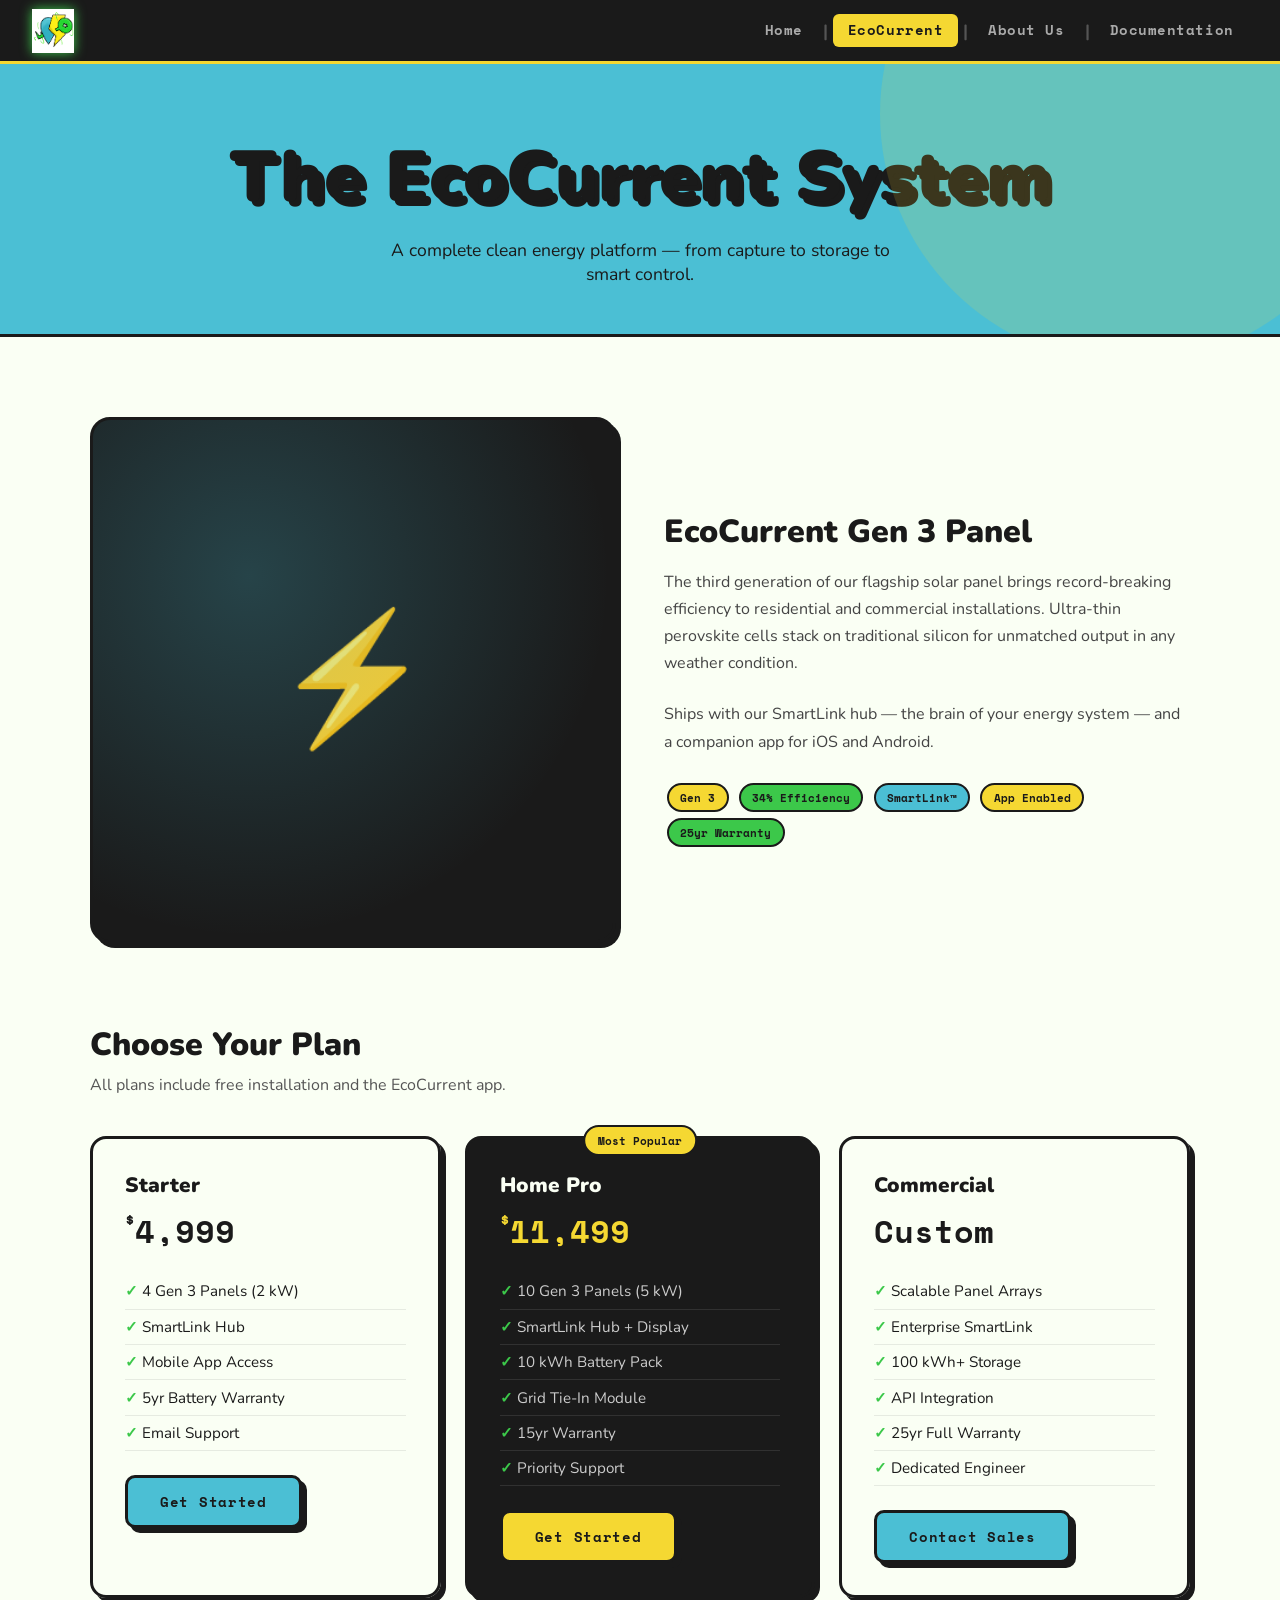
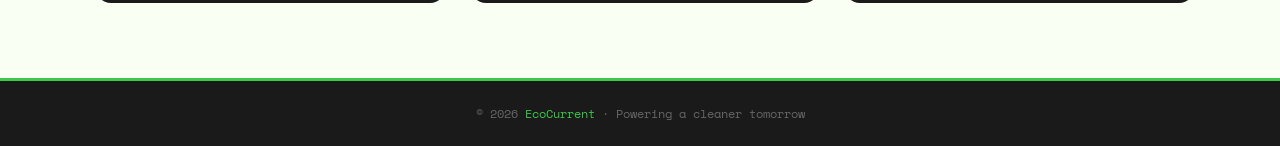
==== product.html @ cb85bcfe "Add files via upload this is clauded" ====
<!DOCTYPE html>
<html lang="en">
<head>
  <meta charset="UTF-8" />
  <meta name="viewport" content="width=device-width, initial-scale=1.0"/>
  <title>EcoCurrent – The Product</title>
  <link rel="icon" type="image/png" href="logo.png"/>
  <link href="https://fonts.googleapis.com/css2?family=Nunito:wght@400;700;900&family=Space+Mono:wght@400;700&display=swap" rel="stylesheet"/>
  <style>
    :root {
      --teal: #4BBFD4; --yellow: #F5D832; --green: #3CC84A;
      --dark: #1a1a1a; --white: #FAFFF4;
      --outline: 3px solid var(--dark); --shadow: 5px 5px 0px var(--dark);
    }
    *, *::before, *::after { box-sizing: border-box; margin: 0; padding: 0; }
    body { background: var(--white); font-family: 'Nunito', sans-serif; color: var(--dark); overflow-x: hidden; }

    nav {
      background: var(--dark); display: flex; align-items: center;
      justify-content: space-between; padding: 0 2rem; height: 64px;
      border-bottom: 3px solid var(--yellow); position: sticky; top: 0; z-index: 100;
    }
    .nav-logo { display: flex; align-items: center; gap: .6rem; text-decoration: none; }
    .nav-logo img { height: 44px; filter: drop-shadow(0 0 6px var(--green)); }
    .nav-links { display: flex; align-items: center; gap: .25rem; list-style: none; }
    .nav-links li a {
      font-family: 'Space Mono', monospace; font-weight: 700; font-size: .85rem;
      letter-spacing: .04em; text-decoration: none; color: #aaa;
      padding: .4rem .9rem; border-radius: 6px; transition: color .15s, background .15s;
    }
    .nav-links li a:hover, .nav-links li a.active { color: var(--dark); background: var(--yellow); }
    .nav-sep { color: #555; font-weight: 700; font-size: 1.1rem; user-select: none; padding: 0 .1rem; }

    /* PAGE HEADER */
    .page-header {
      background: var(--teal); border-bottom: var(--outline);
      padding: 4rem 2rem 3rem; text-align: center; position: relative; overflow: hidden;
    }
    .page-header::before {
      content: ''; position: absolute; width: 500px; height: 500px;
      background: var(--yellow); opacity: .15; border-radius: 50%;
      top: -200px; right: -100px;
    }
    .page-header h1 {
      font-weight: 900; font-size: clamp(2.5rem, 6vw, 4.5rem);
      text-shadow: 5px 5px 0 var(--dark); margin-bottom: .75rem;
    }
    .page-header p { font-size: 1.1rem; max-width: 520px; margin: 0 auto; color: var(--dark); }

    /* PRODUCT SHOWCASE */
    .section { padding: 5rem 2rem; }
    .section-inner { max-width: 1100px; margin: 0 auto; }

    .product-hero {
      display: grid; grid-template-columns: 1fr 1fr; gap: 3rem;
      align-items: center; margin-bottom: 5rem;
    }
    @media(max-width:700px){ .product-hero{ grid-template-columns:1fr; } }

    .product-visual {
      background: var(--dark); border: var(--outline); border-radius: 20px;
      box-shadow: var(--shadow); aspect-ratio: 1; display: flex;
      align-items: center; justify-content: center; font-size: 8rem;
      position: relative; overflow: hidden;
    }
    .product-visual::after {
      content: ''; position: absolute; inset: 0;
      background: radial-gradient(circle at 30% 30%, rgba(75,191,212,.25), transparent 70%);
    }

    .product-info h2 { font-weight: 900; font-size: 2rem; margin-bottom: 1rem; }
    .product-info p { color: #444; line-height: 1.7; margin-bottom: 1.5rem; }
    .tag {
      display: inline-block; font-family: 'Space Mono', monospace;
      font-size: .7rem; font-weight: 700; padding: .25rem .7rem;
      border-radius: 100px; border: 2px solid var(--dark); margin: .2rem;
    }
    .tag.y { background: var(--yellow); } .tag.g { background: var(--green); } .tag.t { background: var(--teal); }

    /* TIERS */
    .tiers-grid { display: grid; grid-template-columns: repeat(auto-fit, minmax(280px, 1fr)); gap: 1.5rem; }
    .tier {
      border: var(--outline); border-radius: 16px; box-shadow: var(--shadow);
      padding: 2rem; position: relative; transition: transform .15s, box-shadow .15s;
    }
    .tier:hover { transform: translate(-3px,-3px); box-shadow: 8px 8px 0 var(--dark); }
    .tier.featured { background: var(--dark); color: var(--white); }
    .tier.featured .tier-price { color: var(--yellow); }
    .tier.featured li { color: #ccc; }
    .tier-badge {
      position: absolute; top: -14px; left: 50%; transform: translateX(-50%);
      background: var(--yellow); color: var(--dark); font-family: 'Space Mono', monospace;
      font-weight: 700; font-size: .7rem; padding: .3rem .8rem; border-radius: 100px;
      border: 2px solid var(--dark);
    }
    .tier-name { font-weight: 900; font-size: 1.3rem; margin-bottom: .5rem; }
    .tier-price { font-family: 'Space Mono', monospace; font-size: 2rem; font-weight: 700; margin-bottom: 1.2rem; }
    .tier-price sup { font-size: 1rem; vertical-align: top; margin-top: .3rem; }
    .tier ul { list-style: none; padding: 0; }
    .tier ul li { padding: .45rem 0; border-bottom: 1px solid rgba(0,0,0,.08); font-size: .95rem; }
    .tier.featured ul li { border-bottom-color: rgba(255,255,255,.1); }
    .tier ul li::before { content: '✓ '; color: var(--green); font-weight: 900; }

    .btn {
      display: inline-block; font-family: 'Space Mono', monospace; font-weight: 700;
      font-size: .9rem; letter-spacing: .05em; text-decoration: none;
      padding: .8rem 2rem; border-radius: 10px; border: var(--outline);
      box-shadow: var(--shadow); transition: transform .12s, box-shadow .12s; cursor: pointer; margin-top: 1.5rem;
    }
    .btn:hover { transform: translate(-3px,-3px); box-shadow: 8px 8px 0 var(--dark); }
    .btn-primary { background: var(--yellow); color: var(--dark); }
    .btn-teal { background: var(--teal); color: var(--dark); }

    footer { background: var(--dark); border-top: 3px solid var(--green); color: #666; text-align: center; font-family: 'Space Mono', monospace; font-size: .75rem; padding: 1.5rem; }
    footer span { color: var(--green); }
  </style>
</head>
<body>

  <nav>
    <a class="nav-logo" href="index.html"><img src="logo.png" alt="EcoCurrent Logo"/></a>
    <ul class="nav-links">
      <li><a href="index.html">Home</a></li>
      <li class="nav-sep">|</li>
      <li><a href="product.html" class="active">EcoCurrent</a></li>
      <li class="nav-sep">|</li>
      <li><a href="aboutus.html">About Us</a></li>
      <li class="nav-sep">|</li>
      <li><a href="documentation.html">Documentation</a></li>
    </ul>
  </nav>

  <header class="page-header">
    <h1>The EcoCurrent System</h1>
    <p>A complete clean energy platform — from capture to storage to smart control.</p>
  </header>

  <section class="section">
    <div class="section-inner">

      <!-- SHOWCASE -->
      <div class="product-hero">
        <div class="product-visual">⚡</div>
        <div class="product-info">
          <h2>EcoCurrent Gen 3 Panel</h2>
          <p>The third generation of our flagship solar panel brings record-breaking efficiency to residential and commercial installations. Ultra-thin perovskite cells stack on traditional silicon for unmatched output in any weather condition.</p>
          <p>Ships with our SmartLink hub — the brain of your energy system — and a companion app for iOS and Android.</p>
          <div>
            <span class="tag y">Gen 3</span>
            <span class="tag g">34% Efficiency</span>
            <span class="tag t">SmartLink™</span>
            <span class="tag y">App Enabled</span>
            <span class="tag g">25yr Warranty</span>
          </div>
        </div>
      </div>

      <!-- PRICING TIERS -->
      <h2 style="font-weight:900;font-size:2rem;margin-bottom:.5rem;">Choose Your Plan</h2>
      <p style="color:#555;margin-bottom:2.5rem;">All plans include free installation and the EcoCurrent app.</p>
      <div class="tiers-grid">

        <div class="tier">
          <div class="tier-name">Starter</div>
          <div class="tier-price"><sup>$</sup>4,999</div>
          <ul>
            <li>4 Gen 3 Panels (2 kW)</li>
            <li>SmartLink Hub</li>
            <li>Mobile App Access</li>
            <li>5yr Battery Warranty</li>
            <li>Email Support</li>
          </ul>
          <a href="#" class="btn btn-teal">Get Started</a>
        </div>

        <div class="tier featured">
          <div class="tier-badge">Most Popular</div>
          <div class="tier-name">Home Pro</div>
          <div class="tier-price"><sup>$</sup>11,499</div>
          <ul>
            <li>10 Gen 3 Panels (5 kW)</li>
            <li>SmartLink Hub + Display</li>
            <li>10 kWh Battery Pack</li>
            <li>Grid Tie-In Module</li>
            <li>15yr Warranty</li>
            <li>Priority Support</li>
          </ul>
          <a href="#" class="btn btn-primary">Get Started</a>
        </div>

        <div class="tier">
          <div class="tier-name">Commercial</div>
          <div class="tier-price">Custom</div>
          <ul>
            <li>Scalable Panel Arrays</li>
            <li>Enterprise SmartLink</li>
            <li>100 kWh+ Storage</li>
            <li>API Integration</li>
            <li>25yr Full Warranty</li>
            <li>Dedicated Engineer</li>
          </ul>
          <a href="#" class="btn btn-teal">Contact Sales</a>
        </div>

      </div>
    </div>
  </section>

  <footer>
    <p>© 2026 <span>EcoCurrent</span> · Powering a cleaner tomorrow</p>
  </footer>

</body>
</html>
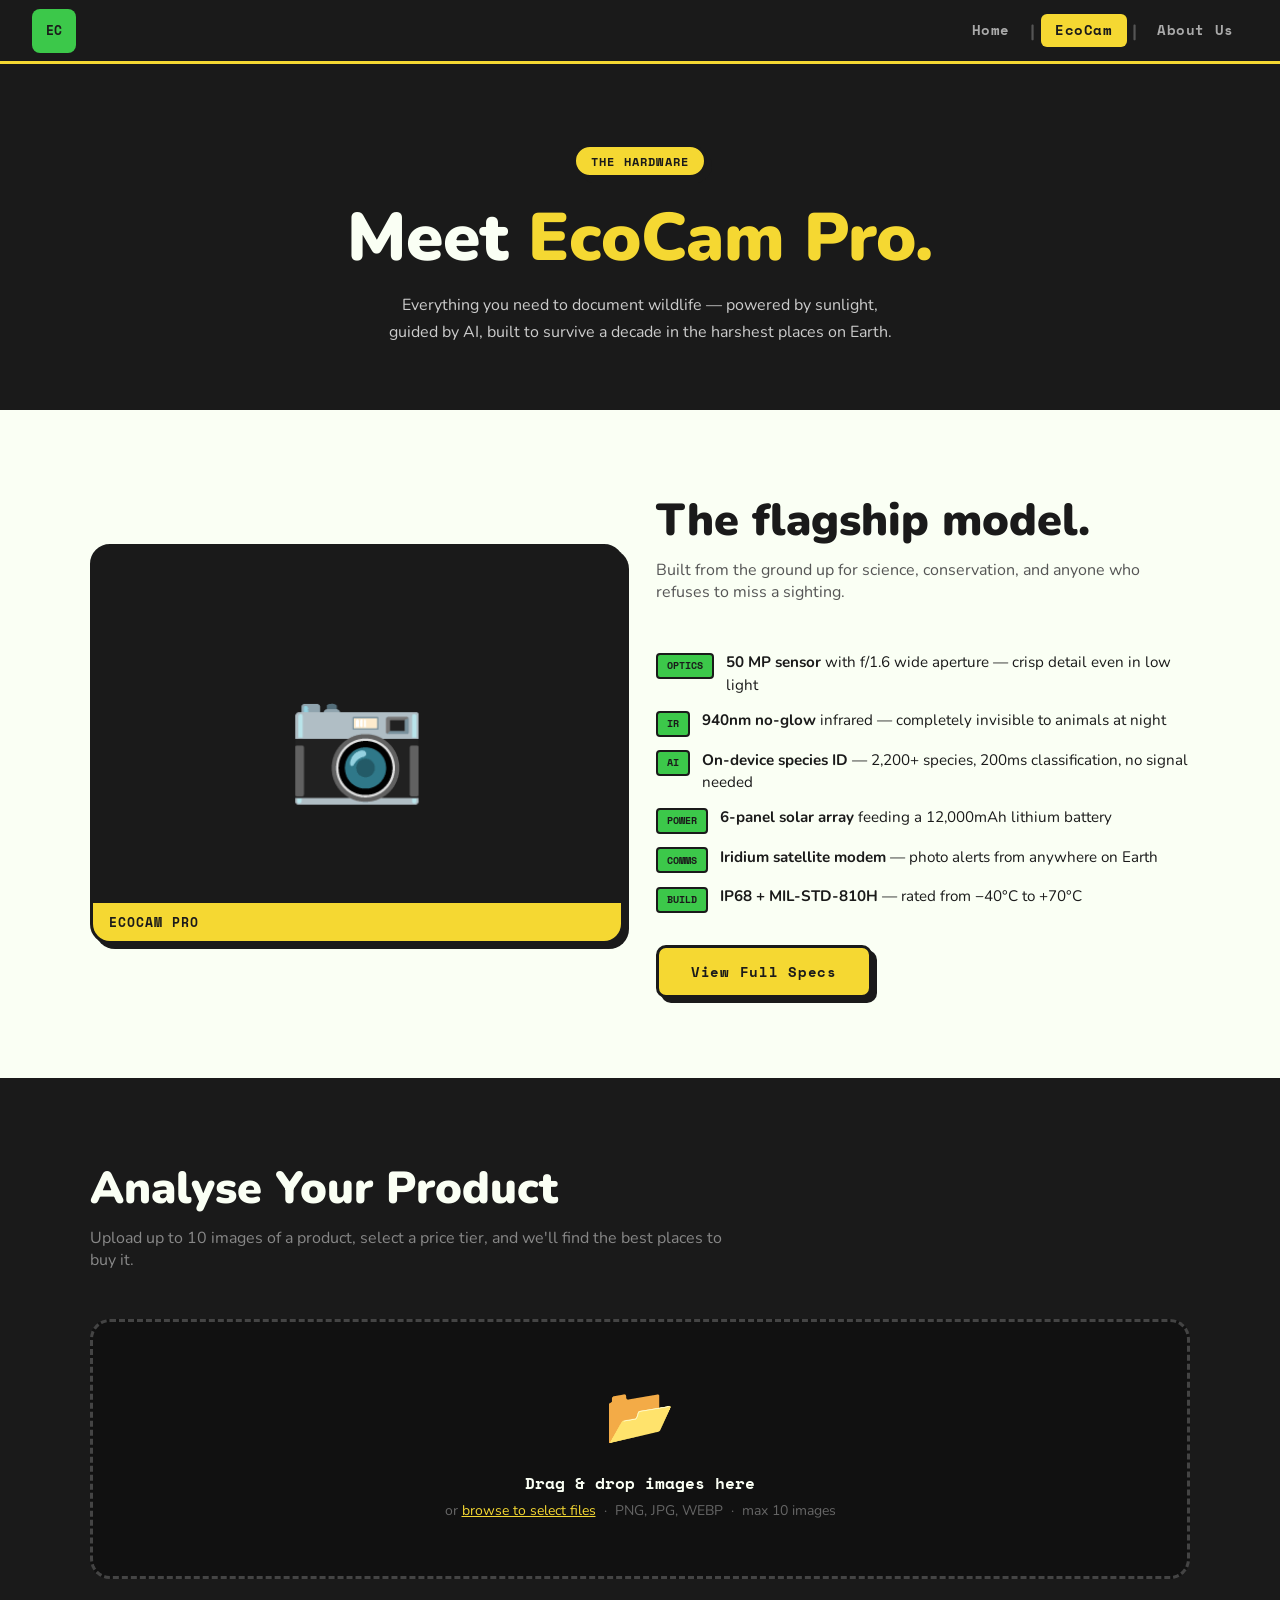
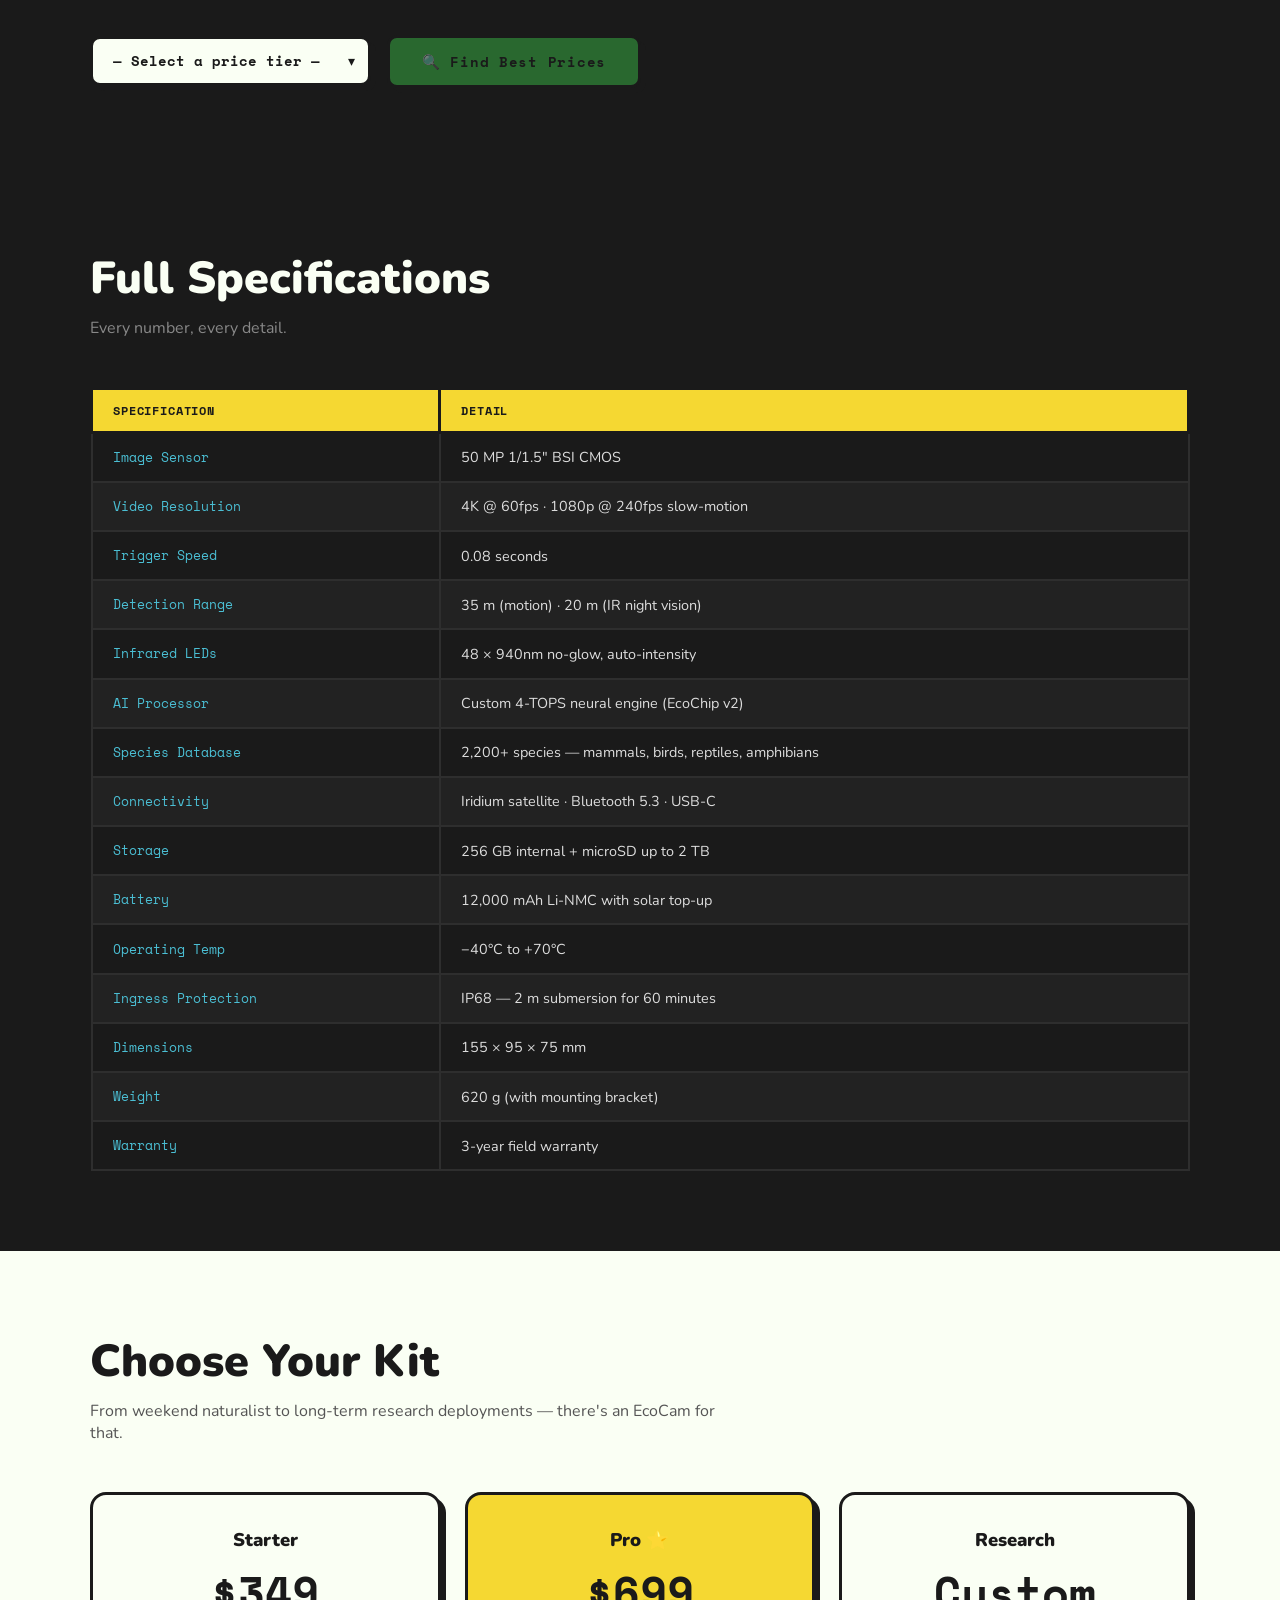
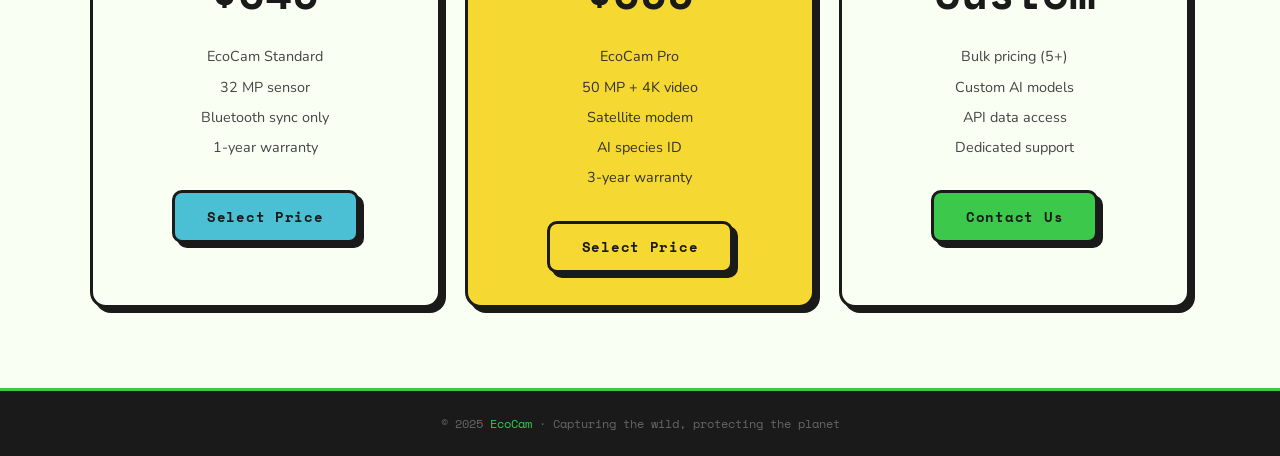
==== commit 3ceeb0e4: "Rename product(1).html to product.html" ====
--- a/product.html
+++ b/product.html
@@ -3,212 +3,607 @@
 <head>
   <meta charset="UTF-8" />
   <meta name="viewport" content="width=device-width, initial-scale=1.0"/>
-  <title>EcoCurrent – The Product</title>
-  <link rel="icon" type="image/png" href="logo.png"/>
+  <title>EcoCam – The Product</title>
+  <link rel="icon" type="image/png" href="assets/logo.png"/>
   <link href="https://fonts.googleapis.com/css2?family=Nunito:wght@400;700;900&family=Space+Mono:wght@400;700&display=swap" rel="stylesheet"/>
+  <link rel="stylesheet" href="style.css"/>
   <style>
-    :root {
-      --teal: #4BBFD4; --yellow: #F5D832; --green: #3CC84A;
-      --dark: #1a1a1a; --white: #FAFFF4;
-      --outline: 3px solid var(--dark); --shadow: 5px 5px 0px var(--dark);
-    }
-    *, *::before, *::after { box-sizing: border-box; margin: 0; padding: 0; }
-    body { background: var(--white); font-family: 'Nunito', sans-serif; color: var(--dark); overflow-x: hidden; }
-
-    nav {
-      background: var(--dark); display: flex; align-items: center;
-      justify-content: space-between; padding: 0 2rem; height: 64px;
-      border-bottom: 3px solid var(--yellow); position: sticky; top: 0; z-index: 100;
-    }
-    .nav-logo { display: flex; align-items: center; gap: .6rem; text-decoration: none; }
-    .nav-logo img { height: 44px; filter: drop-shadow(0 0 6px var(--green)); }
-    .nav-links { display: flex; align-items: center; gap: .25rem; list-style: none; }
-    .nav-links li a {
+    /* ── UPLOAD ZONE ── */
+    .upload-section { background: var(--dark); padding: 5rem 2rem; }
+    .upload-section .section-title { color: var(--white); }
+    .upload-section .section-sub   { color: #888; }
+
+    .drop-zone {
+      border: 3px dashed #444;
+      border-radius: 20px;
+      background: #111;
+      padding: 3.5rem 2rem;
+      text-align: center;
+      cursor: pointer;
+      transition: border-color .2s, background .2s;
+      position: relative;
+    }
+    .drop-zone.dragover {
+      border-color: var(--yellow);
+      background: #1e1c00;
+    }
+    .drop-zone input[type="file"] {
+      position: absolute; inset: 0; opacity: 0; cursor: pointer; width: 100%; height: 100%;
+    }
+    .drop-icon { font-size: 3.5rem; margin-bottom: 1rem; display: block; }
+    .drop-zone h3 {
+      font-family: 'Space Mono', monospace; font-weight: 700;
+      font-size: 1rem; color: var(--white); margin-bottom: .4rem;
+    }
+    .drop-zone p { font-size: .875rem; color: #666; }
+    .drop-zone p span { color: var(--yellow); text-decoration: underline; cursor: pointer; }
+
+    /* IMAGE PREVIEW GRID */
+    .preview-grid {
+      display: grid;
+      grid-template-columns: repeat(auto-fill, minmax(110px, 1fr));
+      gap: .75rem;
+      margin-top: 1.5rem;
+    }
+    .preview-thumb {
+      position: relative;
+      aspect-ratio: 1;
+      border: var(--outline);
+      border-radius: 10px;
+      overflow: hidden;
+      box-shadow: var(--shadow);
+    }
+    .preview-thumb img {
+      width: 100%; height: 100%; object-fit: cover; display: block;
+    }
+    .preview-thumb .remove-btn {
+      position: absolute; top: 4px; right: 4px;
+      background: var(--dark); color: var(--white);
+      border: 2px solid var(--dark); border-radius: 50%;
+      width: 22px; height: 22px;
+      display: flex; align-items: center; justify-content: center;
+      font-size: .7rem; cursor: pointer; font-weight: 700;
+      transition: background .15s;
+    }
+    .preview-thumb .remove-btn:hover { background: #cc3333; }
+
+    .upload-counter {
+      font-family: 'Space Mono', monospace;
+      font-size: .8rem; color: #666;
+      margin-top: .75rem;
+    }
+    .upload-counter span { color: var(--yellow); font-weight: 700; }
+
+    /* PRICE + SUBMIT ROW */
+    .action-row {
+      display: flex; flex-wrap: wrap; gap: 1rem;
+      align-items: center; margin-top: 2rem;
+    }
+
+    .price-select-wrap { position: relative; }
+    .price-select-wrap select {
+      appearance: none;
+      background: var(--white);
+      border: var(--outline);
+      border-radius: 10px;
+      box-shadow: var(--shadow);
+      font-family: 'Space Mono', monospace;
+      font-weight: 700; font-size: .85rem;
+      color: var(--dark);
+      padding: .75rem 3rem .75rem 1.25rem;
+      cursor: pointer;
+      transition: transform .12s, box-shadow .12s;
+    }
+    .price-select-wrap select:hover { transform: translate(-2px,-2px); box-shadow: 7px 7px 0 var(--dark); }
+    .price-select-wrap::after {
+      content: '▾';
+      position: absolute; right: 1rem; top: 50%; transform: translateY(-50%);
+      font-size: .85rem; pointer-events: none; color: var(--dark);
+    }
+
+    .btn-submit {
+      background: var(--green); color: var(--dark);
+      border: var(--outline); box-shadow: var(--shadow);
+      font-family: 'Space Mono', monospace; font-weight: 700;
+      font-size: .9rem; letter-spacing: .05em;
+      padding: .8rem 2rem; border-radius: 10px;
+      cursor: pointer; transition: transform .12s, box-shadow .12s;
+      display: flex; align-items: center; gap: .5rem;
+    }
+    .btn-submit:hover   { transform: translate(-3px,-3px); box-shadow: 8px 8px 0 var(--dark); }
+    .btn-submit:active  { transform: translate(2px,2px);   box-shadow: 2px 2px 0 var(--dark); }
+    .btn-submit:disabled {
+      opacity: .45; cursor: not-allowed;
+      transform: none; box-shadow: var(--shadow);
+    }
+
+    .spinner {
+      width: 16px; height: 16px;
+      border: 2.5px solid var(--dark);
+      border-top-color: transparent;
+      border-radius: 50%;
+      animation: spin .7s linear infinite;
+      display: none;
+    }
+    @keyframes spin { to { transform: rotate(360deg); } }
+    .loading .spinner { display: block; }
+    .loading .btn-label { display: none; }
+
+    .error-msg {
+      display: none;
+      background: #2a0a0a; border: 2px solid #cc3333;
+      border-radius: 10px; padding: .75rem 1.25rem;
+      color: #ff7070; font-family: 'Space Mono', monospace; font-size: .8rem;
+      margin-top: 1rem;
+    }
+
+    /* ── RESULTS SECTION ── */
+    .results-section {
+      display: none;
+      padding: 5rem 2rem;
+      background: var(--white);
+      animation: slideIn .4s ease;
+    }
+    @keyframes slideIn {
+      from { opacity: 0; transform: translateY(30px); }
+      to   { opacity: 1; transform: translateY(0); }
+    }
+    .results-section.visible { display: block; }
+
+    /* Returned images strip */
+    .result-images-header {
+      display: flex; align-items: center; gap: 1rem;
+      margin-bottom: 1.5rem; flex-wrap: wrap;
+    }
+    .result-images-header h2 { font-weight: 900; font-size: 1.6rem; }
+    .result-count-badge {
+      background: var(--teal); color: var(--dark);
+      font-family: 'Space Mono', monospace; font-weight: 700; font-size: .75rem;
+      padding: .3rem .8rem; border-radius: 100px;
+      border: var(--outline); box-shadow: 3px 3px 0 var(--dark);
+    }
+
+    .result-images-grid {
+      display: grid;
+      grid-template-columns: repeat(auto-fill, minmax(130px, 1fr));
+      gap: .75rem;
+      margin-bottom: 3.5rem;
+    }
+    .result-img-thumb {
+      aspect-ratio: 1; border: var(--outline); border-radius: 10px;
+      overflow: hidden; box-shadow: var(--shadow);
+      background: #ddd;
+    }
+    .result-img-thumb img { width: 100%; height: 100%; object-fit: cover; display: block; }
+
+    /* Product result cards */
+    .products-header {
+      font-weight: 900; font-size: clamp(1.4rem, 3vw, 2rem);
+      margin-bottom: 1.75rem;
+    }
+
+    .products-grid {
+      display: grid;
+      grid-template-columns: repeat(auto-fill, minmax(300px, 1fr));
+      gap: 1.5rem;
+    }
+
+    .product-result-card {
+      background: var(--white);
+      border: var(--outline);
+      border-radius: 16px;
+      box-shadow: var(--shadow);
+      overflow: hidden;
+      transition: transform .15s, box-shadow .15s;
+    }
+    .product-result-card:hover { transform: translate(-3px,-3px); box-shadow: 8px 8px 0 var(--dark); }
+
+    .product-result-card .card-header {
+      background: var(--dark);
+      padding: 1.25rem 1.5rem;
+      border-bottom: var(--outline);
+    }
+    .product-result-card .card-header h3 {
+      font-weight: 900; font-size: 1.1rem; color: var(--white);
+      margin-bottom: .25rem;
+    }
+    .product-result-card .card-header .card-meta {
+      font-family: 'Space Mono', monospace; font-size: .7rem;
+      color: var(--teal); letter-spacing: .06em;
+    }
+
+    .product-result-card .card-body { padding: 1.25rem 1.5rem; }
+    .product-result-card .card-desc {
+      font-size: .9rem; line-height: 1.65; color: #444; margin-bottom: 1.25rem;
+    }
+
+    .buy-links-label {
+      font-family: 'Space Mono', monospace; font-weight: 700;
+      font-size: .7rem; text-transform: uppercase; letter-spacing: .1em;
+      color: #888; margin-bottom: .6rem;
+    }
+    .buy-links { list-style: none; display: flex; flex-direction: column; gap: .4rem; }
+    .buy-links li a {
+      display: flex; align-items: center; gap: .5rem;
+      background: var(--white); border: 2px solid var(--dark);
+      border-radius: 8px; padding: .5rem .9rem;
+      font-family: 'Space Mono', monospace; font-size: .78rem; font-weight: 700;
+      color: var(--dark); text-decoration: none;
+      box-shadow: 3px 3px 0 var(--dark);
+      transition: transform .12s, box-shadow .12s;
+    }
+    .buy-links li a:hover { transform: translate(-2px,-2px); box-shadow: 5px 5px 0 var(--dark); }
+    .buy-links li a .link-num {
+      background: var(--yellow); border-radius: 4px;
+      padding: .1rem .4rem; font-size: .65rem; flex-shrink: 0;
+    }
+    .buy-links li a .link-text { overflow: hidden; text-overflow: ellipsis; white-space: nowrap; }
+
+    .price-tag {
+      display: inline-block; background: var(--green); color: var(--dark);
       font-family: 'Space Mono', monospace; font-weight: 700; font-size: .85rem;
-      letter-spacing: .04em; text-decoration: none; color: #aaa;
-      padding: .4rem .9rem; border-radius: 6px; transition: color .15s, background .15s;
-    }
-    .nav-links li a:hover, .nav-links li a.active { color: var(--dark); background: var(--yellow); }
-    .nav-sep { color: #555; font-weight: 700; font-size: 1.1rem; user-select: none; padding: 0 .1rem; }
-
-    /* PAGE HEADER */
-    .page-header {
-      background: var(--teal); border-bottom: var(--outline);
-      padding: 4rem 2rem 3rem; text-align: center; position: relative; overflow: hidden;
-    }
-    .page-header::before {
-      content: ''; position: absolute; width: 500px; height: 500px;
-      background: var(--yellow); opacity: .15; border-radius: 50%;
-      top: -200px; right: -100px;
-    }
-    .page-header h1 {
-      font-weight: 900; font-size: clamp(2.5rem, 6vw, 4.5rem);
-      text-shadow: 5px 5px 0 var(--dark); margin-bottom: .75rem;
-    }
-    .page-header p { font-size: 1.1rem; max-width: 520px; margin: 0 auto; color: var(--dark); }
-
-    /* PRODUCT SHOWCASE */
-    .section { padding: 5rem 2rem; }
-    .section-inner { max-width: 1100px; margin: 0 auto; }
-
-    .product-hero {
-      display: grid; grid-template-columns: 1fr 1fr; gap: 3rem;
-      align-items: center; margin-bottom: 5rem;
-    }
-    @media(max-width:700px){ .product-hero{ grid-template-columns:1fr; } }
-
-    .product-visual {
-      background: var(--dark); border: var(--outline); border-radius: 20px;
-      box-shadow: var(--shadow); aspect-ratio: 1; display: flex;
-      align-items: center; justify-content: center; font-size: 8rem;
-      position: relative; overflow: hidden;
-    }
-    .product-visual::after {
-      content: ''; position: absolute; inset: 0;
-      background: radial-gradient(circle at 30% 30%, rgba(75,191,212,.25), transparent 70%);
-    }
-
-    .product-info h2 { font-weight: 900; font-size: 2rem; margin-bottom: 1rem; }
-    .product-info p { color: #444; line-height: 1.7; margin-bottom: 1.5rem; }
-    .tag {
-      display: inline-block; font-family: 'Space Mono', monospace;
-      font-size: .7rem; font-weight: 700; padding: .25rem .7rem;
-      border-radius: 100px; border: 2px solid var(--dark); margin: .2rem;
-    }
-    .tag.y { background: var(--yellow); } .tag.g { background: var(--green); } .tag.t { background: var(--teal); }
-
-    /* TIERS */
-    .tiers-grid { display: grid; grid-template-columns: repeat(auto-fit, minmax(280px, 1fr)); gap: 1.5rem; }
-    .tier {
-      border: var(--outline); border-radius: 16px; box-shadow: var(--shadow);
-      padding: 2rem; position: relative; transition: transform .15s, box-shadow .15s;
-    }
-    .tier:hover { transform: translate(-3px,-3px); box-shadow: 8px 8px 0 var(--dark); }
-    .tier.featured { background: var(--dark); color: var(--white); }
-    .tier.featured .tier-price { color: var(--yellow); }
-    .tier.featured li { color: #ccc; }
-    .tier-badge {
-      position: absolute; top: -14px; left: 50%; transform: translateX(-50%);
-      background: var(--yellow); color: var(--dark); font-family: 'Space Mono', monospace;
-      font-weight: 700; font-size: .7rem; padding: .3rem .8rem; border-radius: 100px;
-      border: 2px solid var(--dark);
-    }
-    .tier-name { font-weight: 900; font-size: 1.3rem; margin-bottom: .5rem; }
-    .tier-price { font-family: 'Space Mono', monospace; font-size: 2rem; font-weight: 700; margin-bottom: 1.2rem; }
-    .tier-price sup { font-size: 1rem; vertical-align: top; margin-top: .3rem; }
-    .tier ul { list-style: none; padding: 0; }
-    .tier ul li { padding: .45rem 0; border-bottom: 1px solid rgba(0,0,0,.08); font-size: .95rem; }
-    .tier.featured ul li { border-bottom-color: rgba(255,255,255,.1); }
-    .tier ul li::before { content: '✓ '; color: var(--green); font-weight: 900; }
-
-    .btn {
-      display: inline-block; font-family: 'Space Mono', monospace; font-weight: 700;
-      font-size: .9rem; letter-spacing: .05em; text-decoration: none;
-      padding: .8rem 2rem; border-radius: 10px; border: var(--outline);
-      box-shadow: var(--shadow); transition: transform .12s, box-shadow .12s; cursor: pointer; margin-top: 1.5rem;
-    }
-    .btn:hover { transform: translate(-3px,-3px); box-shadow: 8px 8px 0 var(--dark); }
-    .btn-primary { background: var(--yellow); color: var(--dark); }
-    .btn-teal { background: var(--teal); color: var(--dark); }
-
-    footer { background: var(--dark); border-top: 3px solid var(--green); color: #666; text-align: center; font-family: 'Space Mono', monospace; font-size: .75rem; padding: 1.5rem; }
-    footer span { color: var(--green); }
+      padding: .25rem .75rem; border-radius: 6px; border: 2px solid var(--dark);
+      margin-bottom: 1rem;
+    }
   </style>
 </head>
 <body>
 
   <nav>
-    <a class="nav-logo" href="index.html"><img src="logo.png" alt="EcoCurrent Logo"/></a>
+    <a class="nav-logo" href="index.html">
+      <img src="assets/logo.png" alt="EcoCam Logo" onerror="this.style.display='none';this.nextElementSibling.style.display='flex'"/>
+      <div class="nav-logo-placeholder" style="display:none">EC</div>
+    </a>
     <ul class="nav-links">
       <li><a href="index.html">Home</a></li>
       <li class="nav-sep">|</li>
-      <li><a href="product.html" class="active">EcoCurrent</a></li>
+      <li><a href="product.html" class="active">EcoCam</a></li>
       <li class="nav-sep">|</li>
       <li><a href="aboutus.html">About Us</a></li>
-      <li class="nav-sep">|</li>
-      <li><a href="documentation.html">Documentation</a></li>
     </ul>
   </nav>
 
-  <header class="page-header">
-    <h1>The EcoCurrent System</h1>
-    <p>A complete clean energy platform — from capture to storage to smart control.</p>
-  </header>
+  <div class="page-hero">
+    <div class="page-hero-bg"><span></span><span></span></div>
+    <div class="badge badge-yellow">The Hardware</div>
+    <h1>Meet <span>EcoCam Pro.</span></h1>
+    <p>Everything you need to document wildlife — powered by sunlight, guided by AI, built to survive a decade in the harshest places on Earth.</p>
+  </div>
 
   <section class="section">
     <div class="section-inner">
-
-      <!-- SHOWCASE -->
-      <div class="product-hero">
-        <div class="product-visual">⚡</div>
-        <div class="product-info">
-          <h2>EcoCurrent Gen 3 Panel</h2>
-          <p>The third generation of our flagship solar panel brings record-breaking efficiency to residential and commercial installations. Ultra-thin perovskite cells stack on traditional silicon for unmatched output in any weather condition.</p>
-          <p>Ships with our SmartLink hub — the brain of your energy system — and a companion app for iOS and Android.</p>
-          <div>
-            <span class="tag y">Gen 3</span>
-            <span class="tag g">34% Efficiency</span>
-            <span class="tag t">SmartLink™</span>
-            <span class="tag y">App Enabled</span>
-            <span class="tag g">25yr Warranty</span>
-          </div>
+      <div class="showcase-grid">
+        <div class="cam-box">📷</div>
+        <div>
+          <h2 class="section-title">The flagship model.</h2>
+          <p class="section-sub">Built from the ground up for science, conservation, and anyone who refuses to miss a sighting.</p>
+          <ul class="spec-bullets">
+            <li><span class="tag">OPTICS</span><span><strong>50 MP sensor</strong> with f/1.6 wide aperture — crisp detail even in low light</span></li>
+            <li><span class="tag">IR</span><span><strong>940nm no-glow</strong> infrared — completely invisible to animals at night</span></li>
+            <li><span class="tag">AI</span><span><strong>On-device species ID</strong> — 2,200+ species, 200ms classification, no signal needed</span></li>
+            <li><span class="tag">POWER</span><span><strong>6-panel solar array</strong> feeding a 12,000mAh lithium battery</span></li>
+            <li><span class="tag">COMMS</span><span><strong>Iridium satellite modem</strong> — photo alerts from anywhere on Earth</span></li>
+            <li><span class="tag">BUILD</span><span><strong>IP68 + MIL-STD-810H</strong> — rated from −40°C to +70°C</span></li>
+          </ul>
+          <a href="#specs" class="btn btn-primary">View Full Specs</a>
         </div>
-      </div>
-
-      <!-- PRICING TIERS -->
-      <h2 style="font-weight:900;font-size:2rem;margin-bottom:.5rem;">Choose Your Plan</h2>
-      <p style="color:#555;margin-bottom:2.5rem;">All plans include free installation and the EcoCurrent app.</p>
-      <div class="tiers-grid">
-
-        <div class="tier">
-          <div class="tier-name">Starter</div>
-          <div class="tier-price"><sup>$</sup>4,999</div>
-          <ul>
-            <li>4 Gen 3 Panels (2 kW)</li>
-            <li>SmartLink Hub</li>
-            <li>Mobile App Access</li>
-            <li>5yr Battery Warranty</li>
-            <li>Email Support</li>
-          </ul>
-          <a href="#" class="btn btn-teal">Get Started</a>
-        </div>
-
-        <div class="tier featured">
-          <div class="tier-badge">Most Popular</div>
-          <div class="tier-name">Home Pro</div>
-          <div class="tier-price"><sup>$</sup>11,499</div>
-          <ul>
-            <li>10 Gen 3 Panels (5 kW)</li>
-            <li>SmartLink Hub + Display</li>
-            <li>10 kWh Battery Pack</li>
-            <li>Grid Tie-In Module</li>
-            <li>15yr Warranty</li>
-            <li>Priority Support</li>
-          </ul>
-          <a href="#" class="btn btn-primary">Get Started</a>
-        </div>
-
-        <div class="tier">
-          <div class="tier-name">Commercial</div>
-          <div class="tier-price">Custom</div>
-          <ul>
-            <li>Scalable Panel Arrays</li>
-            <li>Enterprise SmartLink</li>
-            <li>100 kWh+ Storage</li>
-            <li>API Integration</li>
-            <li>25yr Full Warranty</li>
-            <li>Dedicated Engineer</li>
-          </ul>
-          <a href="#" class="btn btn-teal">Contact Sales</a>
-        </div>
-
       </div>
     </div>
   </section>
 
+  <!-- ── UPLOAD & PRICE SECTION ── -->
+  <section class="upload-section" id="upload">
+    <div class="section-inner">
+      <h2 class="section-title">Analyse Your Product</h2>
+      <p class="section-sub">Upload up to 10 images of a product, select a price tier, and we'll find the best places to buy it.</p>
+
+      <!-- Drop Zone -->
+      <div class="drop-zone" id="dropZone">
+        <input type="file" id="fileInput" accept="image/*" multiple/>
+        <span class="drop-icon">📂</span>
+        <h3>Drag & drop images here</h3>
+        <p>or <span>browse to select files</span> &nbsp;·&nbsp; PNG, JPG, WEBP &nbsp;·&nbsp; max 10 images</p>
+      </div>
+
+      <div class="preview-grid" id="previewGrid"></div>
+      <p class="upload-counter" id="uploadCounter" style="display:none"><span id="imgCount">0</span> / 10 images selected</p>
+
+      <!-- Action Row -->
+      <div class="action-row">
+        <div class="price-select-wrap">
+          <select id="priceSelect">
+            <option value="">— Select a price tier —</option>
+            <option value="budget">Budget  (&lt; $50)</option>
+            <option value="mid">Mid-range  ($50 – $200)</option>
+            <option value="premium">Premium  ($200 – $500)</option>
+            <option value="luxury">Luxury  ($500+)</option>
+          </select>
+        </div>
+        <button class="btn-submit" id="submitBtn" disabled>
+          <span class="spinner" id="spinner"></span>
+          <span class="btn-label">🔍 Find Best Prices</span>
+        </button>
+      </div>
+
+      <div class="error-msg" id="errorMsg"></div>
+    </div>
+  </section>
+
+  <!-- ── RESULTS SECTION ── -->
+  <section class="results-section" id="resultsSection">
+    <div class="section-inner">
+
+      <!-- Returned images -->
+      <div class="result-images-header">
+        <h2>Processed Images</h2>
+        <span class="result-count-badge" id="resultImgBadge">0 returned</span>
+      </div>
+      <div class="result-images-grid" id="resultImagesGrid"></div>
+
+      <!-- Product cards -->
+      <p class="products-header" id="productsHeader"></p>
+      <div class="products-grid" id="productsGrid"></div>
+
+    </div>
+  </section>
+
+  <section class="specs-section" id="specs">
+    <div class="section-inner">
+      <h2 class="section-title">Full Specifications</h2>
+      <p class="section-sub">Every number, every detail.</p>
+      <table>
+        <thead><tr><th>Specification</th><th>Detail</th></tr></thead>
+        <tbody>
+          <tr><td>Image Sensor</td><td>50 MP 1/1.5" BSI CMOS</td></tr>
+          <tr><td>Video Resolution</td><td>4K @ 60fps · 1080p @ 240fps slow-motion</td></tr>
+          <tr><td>Trigger Speed</td><td>0.08 seconds</td></tr>
+          <tr><td>Detection Range</td><td>35 m (motion) · 20 m (IR night vision)</td></tr>
+          <tr><td>Infrared LEDs</td><td>48 × 940nm no-glow, auto-intensity</td></tr>
+          <tr><td>AI Processor</td><td>Custom 4-TOPS neural engine (EcoChip v2)</td></tr>
+          <tr><td>Species Database</td><td>2,200+ species — mammals, birds, reptiles, amphibians</td></tr>
+          <tr><td>Connectivity</td><td>Iridium satellite · Bluetooth 5.3 · USB-C</td></tr>
+          <tr><td>Storage</td><td>256 GB internal + microSD up to 2 TB</td></tr>
+          <tr><td>Battery</td><td>12,000 mAh Li-NMC with solar top-up</td></tr>
+          <tr><td>Operating Temp</td><td>−40°C to +70°C</td></tr>
+          <tr><td>Ingress Protection</td><td>IP68 — 2 m submersion for 60 minutes</td></tr>
+          <tr><td>Dimensions</td><td>155 × 95 × 75 mm</td></tr>
+          <tr><td>Weight</td><td>620 g (with mounting bracket)</td></tr>
+          <tr><td>Warranty</td><td>3-year field warranty</td></tr>
+        </tbody>
+      </table>
+    </div>
+  </section>
+
+  <section class="section">
+    <div class="section-inner">
+      <h2 class="section-title">Choose Your Kit</h2>
+      <p class="section-sub">From weekend naturalist to long-term research deployments — there's an EcoCam for that.</p>
+      <div class="pricing-grid">
+        <div class="price-card">
+          <h3>Starter</h3>
+          <div class="price">$349</div>
+          <ul>
+            <li>EcoCam Standard</li>
+            <li>32 MP sensor</li>
+            <li>Bluetooth sync only</li>
+            <li>1-year warranty</li>
+          </ul>
+          <a href="#upload" class="btn btn-teal">Select Price</a>
+        </div>
+        <div class="price-card featured">
+          <h3>Pro ⭐</h3>
+          <div class="price">$699</div>
+          <ul>
+            <li>EcoCam Pro</li>
+            <li>50 MP + 4K video</li>
+            <li>Satellite modem</li>
+            <li>AI species ID</li>
+            <li>3-year warranty</li>
+          </ul>
+          <a href="#upload" class="btn btn-primary">Select Price</a>
+        </div>
+        <div class="price-card">
+          <h3>Research</h3>
+          <div class="price">Custom</div>
+          <ul>
+            <li>Bulk pricing (5+)</li>
+            <li>Custom AI models</li>
+            <li>API data access</li>
+            <li>Dedicated support</li>
+          </ul>
+          <a href="aboutus.html" class="btn btn-green">Contact Us</a>
+        </div>
+      </div>
+    </div>
+  </section>
+
   <footer>
-    <p>© 2026 <span>EcoCurrent</span> · Powering a cleaner tomorrow</p>
+    <p>© 2025 <span>EcoCam</span> · Capturing the wild, protecting the planet</p>
   </footer>
+
+  <script>
+    const MAX_IMAGES = 10;
+    let files = []; // array of File objects
+
+    const dropZone    = document.getElementById('dropZone');
+    const fileInput   = document.getElementById('fileInput');
+    const previewGrid = document.getElementById('previewGrid');
+    const uploadCounter = document.getElementById('uploadCounter');
+    const imgCount    = document.getElementById('imgCount');
+    const priceSelect = document.getElementById('priceSelect');
+    const submitBtn   = document.getElementById('submitBtn');
+    const spinner     = document.getElementById('spinner');
+    const errorMsg    = document.getElementById('errorMsg');
+    const resultsSection = document.getElementById('resultsSection');
+
+    /* ── Drag & drop events ── */
+    dropZone.addEventListener('dragover', e => { e.preventDefault(); dropZone.classList.add('dragover'); });
+    dropZone.addEventListener('dragleave', () => dropZone.classList.remove('dragover'));
+    dropZone.addEventListener('drop', e => {
+      e.preventDefault();
+      dropZone.classList.remove('dragover');
+      addFiles([...e.dataTransfer.files]);
+    });
+    fileInput.addEventListener('change', () => { addFiles([...fileInput.files]); fileInput.value = ''; });
+
+    function addFiles(newFiles) {
+      const imageFiles = newFiles.filter(f => f.type.startsWith('image/'));
+      const slots = MAX_IMAGES - files.length;
+      if (slots <= 0) return showError(`Maximum of ${MAX_IMAGES} images already selected.`);
+      hideError();
+      imageFiles.slice(0, slots).forEach(f => files.push(f));
+      if (imageFiles.length > slots) showError(`Only ${slots} image(s) added — maximum of ${MAX_IMAGES} reached.`);
+      renderPreviews();
+      updateSubmitState();
+    }
+
+    function renderPreviews() {
+      previewGrid.innerHTML = '';
+      files.forEach((f, i) => {
+        const url = URL.createObjectURL(f);
+        const thumb = document.createElement('div');
+        thumb.className = 'preview-thumb';
+        thumb.innerHTML = `
+          <img src="${url}" alt="Preview ${i+1}"/>
+          <button class="remove-btn" data-idx="${i}" title="Remove">✕</button>
+        `;
+        previewGrid.appendChild(thumb);
+      });
+      previewGrid.querySelectorAll('.remove-btn').forEach(btn => {
+        btn.addEventListener('click', () => {
+          files.splice(parseInt(btn.dataset.idx), 1);
+          renderPreviews();
+          updateSubmitState();
+        });
+      });
+      uploadCounter.style.display = files.length ? 'block' : 'none';
+      imgCount.textContent = files.length;
+    }
+
+    /* ── Enable/disable submit ── */
+    priceSelect.addEventListener('change', updateSubmitState);
+    function updateSubmitState() {
+      submitBtn.disabled = !(files.length > 0 && priceSelect.value);
+    }
+
+    /* ── Error helpers ── */
+    function showError(msg) { errorMsg.textContent = msg; errorMsg.style.display = 'block'; }
+    function hideError()    { errorMsg.style.display = 'none'; }
+
+    /* ── Submit ── */
+    submitBtn.addEventListener('click', async () => {
+      hideError();
+      setLoading(true);
+
+      try {
+        // 1. POST images to /api/images
+        const formData = new FormData();
+        files.forEach((f, i) => formData.append(`image_${i}`, f));
+
+        const imgRes = await fetch('/api/images', { method: 'POST', body: formData });
+        if (!imgRes.ok) throw new Error(`Image upload failed: ${imgRes.status} ${imgRes.statusText}`);
+
+        // 2. PATCH /api/price with selected price tier
+        const priceRes = await fetch('/api/price', {
+          method: 'PATCH',
+          headers: { 'Content-Type': 'application/json' },
+          body: JSON.stringify({ price_tier: priceSelect.value })
+        });
+        if (!priceRes.ok) throw new Error(`Price lookup failed: ${priceRes.status} ${priceRes.statusText}`);
+
+        const data = await priceRes.json();
+        renderResults(data);
+
+      } catch (err) {
+        showError(`Error: ${err.message}`);
+      } finally {
+        setLoading(false);
+      }
+    });
+
+    function setLoading(on) {
+      submitBtn.disabled = on;
+      submitBtn.classList.toggle('loading', on);
+      if (!on) updateSubmitState();
+    }
+
+    /* ── Render results ── */
+    function renderResults(data) {
+      /*
+        Expected shape:
+        {
+          images: [ { url: "...", label: "..." }, ... ],   // y images
+          products: [
+            {
+              name: "...",
+              description: "...",
+              price: "...",
+              meta: "...",         // optional subtitle
+              buy_links: [
+                { label: "...", url: "..." },  // top 3
+                ...
+              ]
+            },
+            ...
+          ]
+        }
+      */
+
+      const images   = data.images   || [];
+      const products = data.products || [];
+
+      // ── Returned images ──
+      document.getElementById('resultImgBadge').textContent = `${images.length} returned`;
+      const imgGrid = document.getElementById('resultImagesGrid');
+      imgGrid.innerHTML = '';
+      images.forEach((img, i) => {
+        const div = document.createElement('div');
+        div.className = 'result-img-thumb';
+        div.innerHTML = `<img src="${img.url}" alt="${img.label || 'Result image ' + (i+1)}"/>`;
+        imgGrid.appendChild(div);
+      });
+
+      // ── Product cards ──
+      const header = document.getElementById('productsHeader');
+      header.textContent = `${products.length} Product${products.length !== 1 ? 's' : ''} Found`;
+
+      const grid = document.getElementById('productsGrid');
+      grid.innerHTML = '';
+      products.forEach(p => {
+        const links = (p.buy_links || []).slice(0, 3);
+        const linksHtml = links.map((l, i) => `
+          <li>
+            <a href="${l.url}" target="_blank" rel="noopener">
+              <span class="link-num">#${i+1}</span>
+              <span class="link-text">${l.label || l.url}</span>
+            </a>
+          </li>
+        `).join('');
+
+        const card = document.createElement('div');
+        card.className = 'product-result-card';
+        card.innerHTML = `
+          <div class="card-header">
+            <h3>${p.name || 'Unknown Product'}</h3>
+            ${p.meta ? `<div class="card-meta">${p.meta}</div>` : ''}
+          </div>
+          <div class="card-body">
+            ${p.price ? `<div class="price-tag">${p.price}</div>` : ''}
+            ${p.description ? `<p class="card-desc">${p.description}</p>` : ''}
+            ${links.length ? `
+              <div class="buy-links-label">Top ${links.length} place${links.length !== 1 ? 's' : ''} to buy</div>
+              <ul class="buy-links">${linksHtml}</ul>
+            ` : '<p style="font-size:.85rem;color:#888">No purchase links available.</p>'}
+          </div>
+        `;
+        grid.appendChild(card);
+      });
+
+      // Reveal section and scroll to it
+      resultsSection.classList.add('visible');
+      resultsSection.scrollIntoView({ behavior: 'smooth', block: 'start' });
+    }
+  </script>
 
 </body>
 </html>
--- a/style.css
+++ b/style.css
@@ -0,0 +1,610 @@
+/* ============================================================
+   EcoCam — Shared Stylesheet
+   Applies to: index.html, product.html, aboutus.html
+   ============================================================ */
+
+/* ── VARIABLES ── */
+:root {
+  --teal:    #4BBFD4;
+  --yellow:  #F5D832;
+  --green:   #3CC84A;
+  --dark:    #1a1a1a;
+  --white:   #FAFFF4;
+  --outline: 3px solid var(--dark);
+  --shadow:  5px 5px 0px var(--dark);
+}
+
+/* ── RESET ── */
+*, *::before, *::after {
+  box-sizing: border-box;
+  margin: 0;
+  padding: 0;
+}
+
+/* ── BASE ── */
+body {
+  background-color: var(--white);
+  font-family: 'Nunito', sans-serif;
+  color: var(--dark);
+  overflow-x: hidden;
+}
+
+/* ── NAV ── */
+nav {
+  background: var(--dark);
+  display: flex;
+  align-items: center;
+  justify-content: space-between;
+  padding: 0 2rem;
+  height: 64px;
+  border-bottom: 3px solid var(--yellow);
+  position: sticky;
+  top: 0;
+  z-index: 100;
+}
+
+.nav-logo {
+  display: flex;
+  align-items: center;
+  gap: .6rem;
+  text-decoration: none;
+}
+
+.nav-logo img {
+  height: 44px;
+  filter: drop-shadow(0 0 6px var(--green));
+}
+
+.nav-logo-placeholder {
+  height: 44px;
+  width: 44px;
+  background: var(--green);
+  border-radius: 8px;
+  display: flex;
+  align-items: center;
+  justify-content: center;
+  font-family: 'Space Mono', monospace;
+  font-weight: 700;
+  font-size: .8rem;
+  color: var(--dark);
+}
+
+.nav-links {
+  display: flex;
+  align-items: center;
+  gap: .25rem;
+  list-style: none;
+}
+
+.nav-links li a {
+  font-family: 'Space Mono', monospace;
+  font-weight: 700;
+  font-size: .85rem;
+  letter-spacing: .04em;
+  text-decoration: none;
+  color: #aaa;
+  padding: .4rem .9rem;
+  border-radius: 6px;
+  transition: color .15s, background .15s;
+}
+
+.nav-links li a:hover,
+.nav-links li a.active {
+  color: var(--dark);
+  background: var(--yellow);
+}
+
+.nav-sep {
+  color: #555;
+  font-weight: 700;
+  font-size: 1.1rem;
+  user-select: none;
+  padding: 0 .1rem;
+}
+
+/* ── HERO (index.html) ── */
+.hero {
+  min-height: calc(100vh - 64px);
+  display: flex;
+  flex-direction: column;
+  align-items: center;
+  justify-content: center;
+  text-align: center;
+  padding: 4rem 2rem;
+  position: relative;
+  background: var(--dark);
+  overflow: hidden;
+}
+
+.hero-bg-circles {
+  position: absolute;
+  inset: 0;
+  pointer-events: none;
+}
+
+.hero-bg-circles span {
+  position: absolute;
+  border-radius: 50%;
+  opacity: .08;
+}
+
+.hero-bg-circles span:nth-child(1) { width:440px; height:440px; background:var(--green);  top:-120px; left:-100px; }
+.hero-bg-circles span:nth-child(2) { width:340px; height:340px; background:var(--yellow); bottom:-80px; right:-80px; }
+.hero-bg-circles span:nth-child(3) { width:220px; height:220px; background:var(--teal);   top:35%; left:65%; }
+
+.hero-badge {
+  display: inline-block;
+  background: var(--teal);
+  color: var(--dark);
+  font-family: 'Space Mono', monospace;
+  font-weight: 700;
+  font-size: .75rem;
+  letter-spacing: .1em;
+  text-transform: uppercase;
+  padding: .35rem .9rem;
+  border-radius: 100px;
+  border: var(--outline);
+  box-shadow: var(--shadow);
+  margin-bottom: 1.5rem;
+  animation: floatBadge 3s ease-in-out infinite;
+}
+
+@keyframes floatBadge {
+  0%, 100% { transform: translateY(0); }
+  50%       { transform: translateY(-6px); }
+}
+
+.hero h1 {
+  font-weight: 900;
+  font-size: clamp(2.4rem, 6.5vw, 5rem);
+  line-height: 1.08;
+  color: var(--white);
+  text-shadow: 6px 6px 0 var(--green);
+  margin-bottom: 1.25rem;
+}
+
+.hero h1 span {
+  color: var(--yellow);
+  text-shadow: 6px 6px 0 #b59e00;
+}
+
+.hero > p {
+  max-width: 580px;
+  font-size: 1.1rem;
+  color: #ccc;
+  line-height: 1.7;
+  margin-bottom: 2.5rem;
+}
+
+.hero-cta {
+  display: flex;
+  gap: 1rem;
+  flex-wrap: wrap;
+  justify-content: center;
+}
+
+/* ── PAGE HERO (product.html, aboutus.html) ── */
+.page-hero {
+  background: var(--dark);
+  padding: 5rem 2rem 4rem;
+  text-align: center;
+  position: relative;
+  overflow: hidden;
+}
+
+.page-hero-bg {
+  position: absolute;
+  inset: 0;
+  pointer-events: none;
+}
+
+.page-hero-bg span {
+  position: absolute;
+  border-radius: 50%;
+  opacity: .07;
+}
+
+.badge {
+  display: inline-block;
+  font-family: 'Space Mono', monospace;
+  font-weight: 700;
+  font-size: .75rem;
+  letter-spacing: .1em;
+  text-transform: uppercase;
+  padding: .35rem .9rem;
+  border-radius: 100px;
+  border: var(--outline);
+  box-shadow: var(--shadow);
+  margin-bottom: 1.5rem;
+}
+
+.badge-yellow { background: var(--yellow); color: var(--dark); }
+.badge-green  { background: var(--green);  color: var(--dark); }
+.badge-teal   { background: var(--teal);   color: var(--dark); }
+
+.page-hero h1 {
+  font-weight: 900;
+  font-size: clamp(2.2rem, 5.5vw, 4.2rem);
+  color: var(--white);
+  line-height: 1.1;
+  margin-bottom: 1rem;
+}
+
+.page-hero h1 span { color: var(--yellow); }
+
+.page-hero > p,
+.page-hero p {
+  max-width: 520px;
+  margin: 0 auto;
+  font-size: 1rem;
+  color: #ccc;
+  line-height: 1.7;
+}
+
+/* ── BUTTONS ── */
+.btn {
+  display: inline-block;
+  font-family: 'Space Mono', monospace;
+  font-weight: 700;
+  font-size: .9rem;
+  letter-spacing: .05em;
+  text-decoration: none;
+  padding: .8rem 2rem;
+  border-radius: 10px;
+  border: var(--outline);
+  box-shadow: var(--shadow);
+  transition: transform .12s, box-shadow .12s;
+  cursor: pointer;
+}
+
+.btn:hover  { transform: translate(-3px, -3px); box-shadow: 8px 8px 0 var(--dark); }
+.btn:active { transform: translate(2px, 2px);   box-shadow: 2px 2px 0 var(--dark); }
+
+.btn-primary { background: var(--yellow); color: var(--dark); }
+.btn-teal    { background: var(--teal);   color: var(--dark); }
+.btn-green   { background: var(--green);  color: var(--dark); }
+
+.btn-outline {
+  background: transparent;
+  color: var(--white);
+  border-color: #555;
+  box-shadow: 5px 5px 0 #333;
+}
+.btn-outline:hover {
+  background: rgba(255, 255, 255, .05);
+  box-shadow: 8px 8px 0 #333;
+}
+
+/* ── SECTIONS ── */
+.section      { padding: 5rem 2rem; }
+.section-dark { background: var(--dark); padding: 5rem 2rem; }
+
+.section-inner { max-width: 1100px; margin: 0 auto; }
+
+.section-title {
+  font-weight: 900;
+  font-size: clamp(1.8rem, 4vw, 2.8rem);
+  margin-bottom: .5rem;
+}
+
+.section-title.light { color: var(--white); }
+
+.section-sub {
+  color: #555;
+  font-size: 1rem;
+  margin-bottom: 3rem;
+  max-width: 640px;
+}
+
+.section-sub.light { color: #888; }
+
+/* ── CARDS ── */
+.card {
+  background: var(--white);
+  border: var(--outline);
+  border-radius: 16px;
+  box-shadow: var(--shadow);
+  padding: 2rem 1.75rem;
+  transition: transform .15s, box-shadow .15s;
+}
+
+.card:hover { transform: translate(-3px, -3px); box-shadow: 8px 8px 0 var(--dark); }
+
+.card-icon {
+  font-size: 2.4rem;
+  margin-bottom: 1rem;
+  display: block;
+}
+
+.card h3 {
+  font-weight: 900;
+  font-size: 1.1rem;
+  margin-bottom: .5rem;
+}
+
+.card p { color: #444; font-size: .94rem; line-height: 1.65; }
+
+.card.yellow { background: var(--yellow); } .card.yellow p { color: #333; }
+.card.teal   { background: var(--teal);   } .card.teal   p { color: #1a3a3f; }
+.card.green  { background: var(--green);  } .card.green  p { color: #0f3012; }
+
+/* ── GRIDS ── */
+.features-grid {
+  display: grid;
+  grid-template-columns: repeat(auto-fit, minmax(300px, 1fr));
+  gap: 1.5rem;
+}
+
+.stats-grid {
+  display: grid;
+  grid-template-columns: repeat(auto-fit, minmax(180px, 1fr));
+  gap: 1.5rem;
+}
+
+.team-grid {
+  display: grid;
+  grid-template-columns: repeat(auto-fit, minmax(230px, 1fr));
+  gap: 1.5rem;
+}
+
+.values-grid {
+  display: grid;
+  grid-template-columns: repeat(auto-fit, minmax(260px, 1fr));
+  gap: 1.5rem;
+}
+
+.pricing-grid {
+  display: grid;
+  grid-template-columns: repeat(auto-fit, minmax(260px, 1fr));
+  gap: 1.5rem;
+}
+
+/* ── STAT CARDS ── */
+.stat-card {
+  border: var(--outline);
+  border-radius: 16px;
+  box-shadow: var(--shadow);
+  padding: 2rem 1.5rem;
+  text-align: center;
+  transition: transform .15s, box-shadow .15s;
+}
+
+.stat-card:hover { transform: translate(-3px, -3px); box-shadow: 8px 8px 0 var(--dark); }
+.stat-card.yellow { background: var(--yellow); }
+.stat-card.teal   { background: var(--teal); }
+.stat-card.green  { background: var(--green); }
+.stat-card.white  { background: var(--white); }
+
+.stat-card .num {
+  font-family: 'Space Mono', monospace;
+  font-weight: 700;
+  font-size: 2.6rem;
+  display: block;
+  margin-bottom: .3rem;
+}
+
+.stat-card .desc { font-size: .875rem; font-weight: 700; color: #333; }
+
+/* ── TEAM CARDS ── */
+.team-card {
+  background: var(--white);
+  border: var(--outline);
+  border-radius: 16px;
+  box-shadow: var(--shadow);
+  overflow: hidden;
+  transition: transform .15s, box-shadow .15s;
+}
+
+.team-card:hover { transform: translate(-3px, -3px); box-shadow: 8px 8px 0 var(--dark); }
+
+.team-avatar {
+  height: 140px;
+  display: flex;
+  align-items: center;
+  justify-content: center;
+  font-size: 3.5rem;
+  border-bottom: var(--outline);
+}
+
+.team-avatar.yellow { background: var(--yellow); }
+.team-avatar.teal   { background: var(--teal); }
+.team-avatar.green  { background: var(--green); }
+.team-avatar.dark   { background: #2e2e2e; }
+
+.team-info { padding: 1.25rem 1.5rem; }
+.team-info h3 { font-weight: 900; font-size: 1.05rem; margin-bottom: .15rem; }
+
+.team-info .role {
+  font-family: 'Space Mono', monospace;
+  font-size: .7rem;
+  font-weight: 700;
+  color: var(--teal);
+  text-transform: uppercase;
+  letter-spacing: .08em;
+  margin-bottom: .6rem;
+}
+
+.team-info p { font-size: .875rem; line-height: 1.55; color: #555; }
+
+/* ── VALUE CARDS ── */
+.value-card {
+  background: var(--white);
+  border: var(--outline);
+  border-radius: 16px;
+  box-shadow: var(--shadow);
+  padding: 2rem 1.75rem;
+  transition: transform .15s, box-shadow .15s;
+}
+
+.value-card:hover { transform: translate(-3px, -3px); box-shadow: 8px 8px 0 var(--dark); }
+.value-card .icon { font-size: 2.2rem; margin-bottom: .75rem; display: block; }
+.value-card h3    { font-weight: 900; font-size: 1.05rem; margin-bottom: .5rem; }
+.value-card p     { font-size: .9rem; line-height: 1.65; color: #555; }
+
+.value-card.yellow { background: var(--yellow); } .value-card.yellow p { color: #333; }
+.value-card.teal   { background: var(--teal);   } .value-card.teal   p { color: #1a3a3f; }
+.value-card.green  { background: var(--green);  } .value-card.green  p { color: #0f3012; }
+
+/* ── PRICE CARDS ── */
+.price-card {
+  background: var(--white);
+  border: var(--outline);
+  border-radius: 16px;
+  box-shadow: var(--shadow);
+  padding: 2rem 1.75rem;
+  text-align: center;
+  transition: transform .15s, box-shadow .15s;
+}
+
+.price-card:hover { transform: translate(-3px, -3px); box-shadow: 8px 8px 0 var(--dark); }
+.price-card.featured { background: var(--yellow); }
+
+.price-card h3 { font-weight: 900; font-size: 1.15rem; margin-bottom: .5rem; }
+
+.price-card .price {
+  font-family: 'Space Mono', monospace;
+  font-weight: 700;
+  font-size: 2.75rem;
+  margin: .5rem 0 1rem;
+}
+
+.price-card ul {
+  list-style: none;
+  font-size: .9rem;
+  line-height: 2.1;
+  color: #444;
+  margin-bottom: 1.75rem;
+}
+
+.price-card.featured ul { color: #333; }
+
+/* ── PRODUCT SPEC BULLETS ── */
+.spec-bullets {
+  list-style: none;
+  display: flex;
+  flex-direction: column;
+  gap: .75rem;
+  margin-bottom: 2rem;
+}
+
+.spec-bullets li {
+  display: flex;
+  align-items: flex-start;
+  gap: .75rem;
+  font-size: .95rem;
+  line-height: 1.5;
+}
+
+.spec-bullets li .tag {
+  display: inline-block;
+  flex-shrink: 0;
+  background: var(--green);
+  color: var(--dark);
+  font-family: 'Space Mono', monospace;
+  font-size: .65rem;
+  font-weight: 700;
+  padding: .2rem .55rem;
+  border-radius: 4px;
+  border: 2px solid var(--dark);
+  margin-top: .1rem;
+}
+
+/* ── PRODUCT CAMERA BOX ── */
+.cam-box {
+  background: var(--dark);
+  border: var(--outline);
+  border-radius: 20px;
+  box-shadow: var(--shadow);
+  aspect-ratio: 4 / 3;
+  display: flex;
+  align-items: center;
+  justify-content: center;
+  font-size: 7rem;
+  position: relative;
+  overflow: hidden;
+}
+
+.cam-box::after {
+  content: 'EcoCam Pro';
+  position: absolute;
+  bottom: 0; left: 0; right: 0;
+  background: var(--yellow);
+  color: var(--dark);
+  font-family: 'Space Mono', monospace;
+  font-weight: 700;
+  font-size: .8rem;
+  letter-spacing: .08em;
+  text-transform: uppercase;
+  padding: .6rem 1rem;
+  border-top: var(--outline);
+}
+
+/* ── SHOWCASE GRID ── */
+.showcase-grid {
+  display: grid;
+  grid-template-columns: 1fr 1fr;
+  gap: 2rem;
+  align-items: center;
+}
+
+@media (max-width: 720px) {
+  .showcase-grid { grid-template-columns: 1fr; }
+}
+
+/* ── SPECS TABLE ── */
+.specs-section { background: var(--dark); padding: 5rem 2rem; }
+.specs-section .section-title { color: var(--white); }
+.specs-section .section-sub   { color: #888; }
+
+table { width: 100%; border-collapse: collapse; }
+
+thead th {
+  text-align: left;
+  padding: .75rem 1.25rem;
+  background: var(--yellow);
+  color: var(--dark);
+  font-family: 'Space Mono', monospace;
+  font-size: .75rem;
+  font-weight: 700;
+  letter-spacing: .07em;
+  text-transform: uppercase;
+  border: var(--outline);
+}
+
+tbody td {
+  padding: .85rem 1.25rem;
+  border: 2px solid #2e2e2e;
+  font-size: .9rem;
+  color: #ddd;
+}
+
+tbody tr:nth-child(even) td { background: #222; }
+
+tbody td:first-child {
+  font-family: 'Space Mono', monospace;
+  font-size: .8rem;
+  color: var(--teal);
+}
+
+/* ── STORY BLOCK (aboutus.html) ── */
+.story-block { max-width: 760px; }
+
+.story-block p {
+  font-size: 1.05rem;
+  line-height: 1.8;
+  color: #444;
+  margin-bottom: 1.25rem;
+}
+
+/* ── FOOTER ── */
+footer {
+  background: var(--dark);
+  border-top: 3px solid var(--green);
+  color: #666;
+  text-align: center;
+  font-family: 'Space Mono', monospace;
+  font-size: .75rem;
+  padding: 1.5rem;
+}
+
+footer span { color: var(--green); }
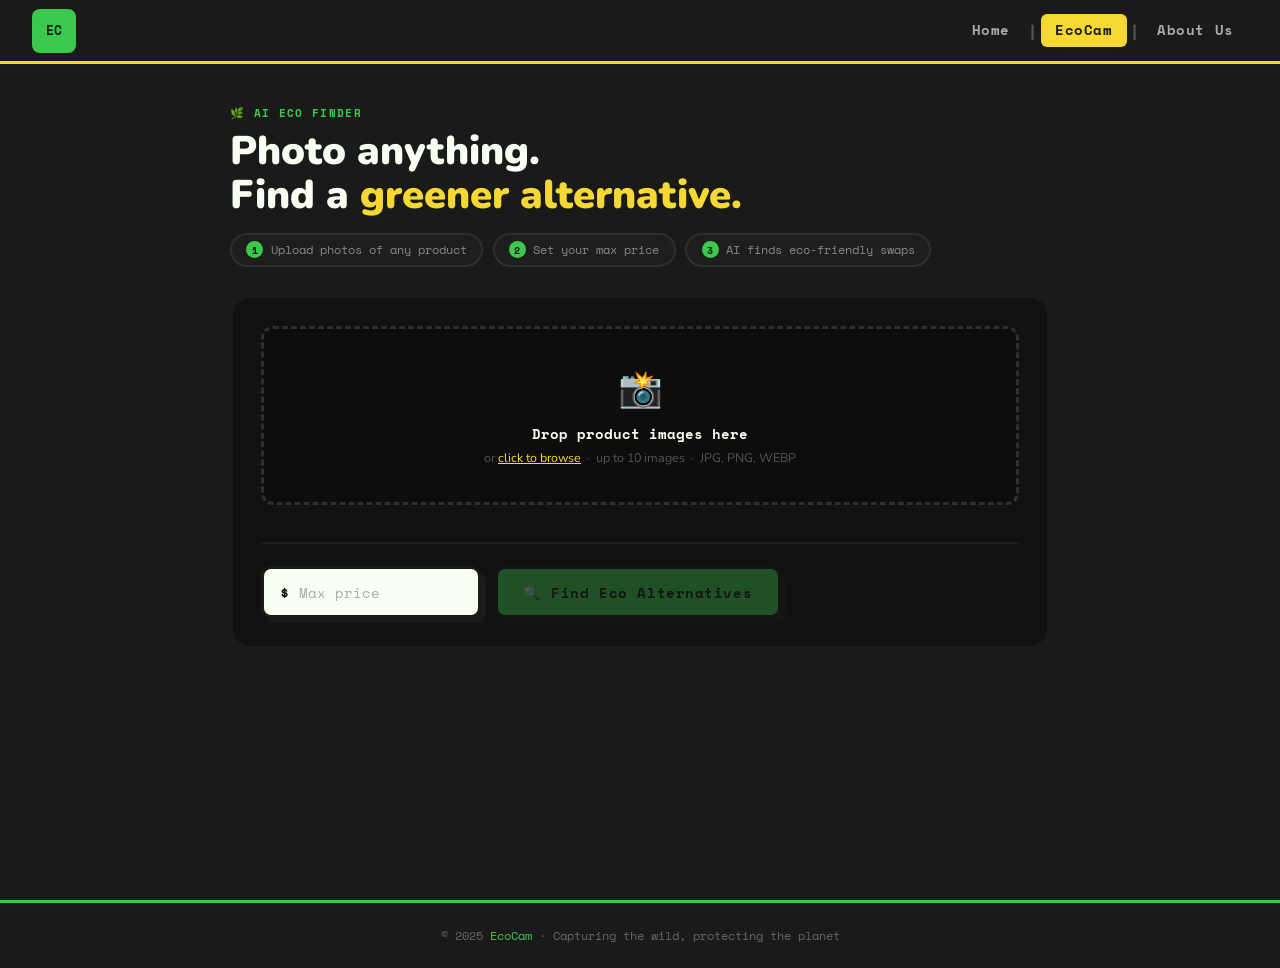
==== commit 37402de3: "Update product.html" ====
--- a/product.html
+++ b/product.html
@@ -3,248 +3,274 @@
 <head>
   <meta charset="UTF-8" />
   <meta name="viewport" content="width=device-width, initial-scale=1.0"/>
-  <title>EcoCam – The Product</title>
+  <title>EcoCam – Find Eco Alternatives</title>
   <link rel="icon" type="image/png" href="assets/logo.png"/>
   <link href="https://fonts.googleapis.com/css2?family=Nunito:wght@400;700;900&family=Space+Mono:wght@400;700&display=swap" rel="stylesheet"/>
   <link rel="stylesheet" href="style.css"/>
   <style>
-    /* ── UPLOAD ZONE ── */
-    .upload-section { background: var(--dark); padding: 5rem 2rem; }
-    .upload-section .section-title { color: var(--white); }
-    .upload-section .section-sub   { color: #888; }
-
+
+    .tool-page {
+      min-height: calc(100vh - 64px);
+      background: var(--dark);
+      display: flex;
+      flex-direction: column;
+      align-items: center;
+      padding: 2.5rem 1.5rem 3rem;
+    }
+
+    /* ── INTRO ── */
+    .intro {
+      width: 100%;
+      max-width: 820px;
+      margin-bottom: 1.75rem;
+    }
+    .intro .page-label {
+      font-family: 'Space Mono', monospace;
+      font-size: .7rem; font-weight: 700;
+      letter-spacing: .12em; text-transform: uppercase;
+      color: var(--green); margin-bottom: .5rem;
+    }
+    .intro h1 {
+      font-weight: 900;
+      font-size: clamp(1.7rem, 4vw, 2.5rem);
+      color: var(--white); line-height: 1.1;
+      margin-bottom: 1rem;
+    }
+    .intro h1 span { color: var(--yellow); }
+
+    .steps {
+      display: flex; flex-wrap: wrap; gap: .6rem;
+    }
+    .step {
+      display: flex; align-items: center; gap: .45rem;
+      background: #1e1e1e; border: 2px solid #2e2e2e;
+      border-radius: 100px; padding: .4rem .9rem;
+      font-family: 'Space Mono', monospace; font-size: .75rem; color: #888;
+    }
+    .step-num {
+      background: var(--green); color: var(--dark);
+      font-weight: 700; font-size: .6rem; border-radius: 50%;
+      width: 17px; height: 17px;
+      display: flex; align-items: center; justify-content: center; flex-shrink: 0;
+    }
+
+    /* ── TOOL CARD ── */
+    .tool-card {
+      width: 100%; max-width: 820px;
+      background: #111;
+      border: var(--outline); border-radius: 20px;
+      box-shadow: var(--shadow);
+      padding: 1.75rem;
+    }
+
+    /* Drop zone */
     .drop-zone {
-      border: 3px dashed #444;
-      border-radius: 20px;
-      background: #111;
-      padding: 3.5rem 2rem;
-      text-align: center;
-      cursor: pointer;
+      border: 3px dashed #2e2e2e;
+      border-radius: 12px; background: #0d0d0d;
+      padding: 2.25rem 1.5rem; text-align: center;
+      cursor: pointer; position: relative;
       transition: border-color .2s, background .2s;
-      position: relative;
-    }
-    .drop-zone.dragover {
-      border-color: var(--yellow);
-      background: #1e1c00;
-    }
+    }
+    .drop-zone.dragover { border-color: var(--yellow); background: #1a1800; }
     .drop-zone input[type="file"] {
-      position: absolute; inset: 0; opacity: 0; cursor: pointer; width: 100%; height: 100%;
-    }
-    .drop-icon { font-size: 3.5rem; margin-bottom: 1rem; display: block; }
+      position: absolute; inset: 0; opacity: 0;
+      cursor: pointer; width: 100%; height: 100%;
+    }
+    .drop-icon { font-size: 2.25rem; display: block; margin-bottom: .6rem; }
     .drop-zone h3 {
       font-family: 'Space Mono', monospace; font-weight: 700;
-      font-size: 1rem; color: var(--white); margin-bottom: .4rem;
-    }
-    .drop-zone p { font-size: .875rem; color: #666; }
+      font-size: .88rem; color: var(--white); margin-bottom: .3rem;
+    }
+    .drop-zone p { font-size: .78rem; color: #555; }
     .drop-zone p span { color: var(--yellow); text-decoration: underline; cursor: pointer; }
 
-    /* IMAGE PREVIEW GRID */
-    .preview-grid {
-      display: grid;
-      grid-template-columns: repeat(auto-fill, minmax(110px, 1fr));
-      gap: .75rem;
-      margin-top: 1.5rem;
-    }
+    /* Previews */
+    .preview-row { display: flex; flex-wrap: wrap; gap: .55rem; margin-top: .9rem; }
     .preview-thumb {
-      position: relative;
-      aspect-ratio: 1;
-      border: var(--outline);
-      border-radius: 10px;
-      overflow: hidden;
-      box-shadow: var(--shadow);
-    }
-    .preview-thumb img {
-      width: 100%; height: 100%; object-fit: cover; display: block;
-    }
-    .preview-thumb .remove-btn {
-      position: absolute; top: 4px; right: 4px;
-      background: var(--dark); color: var(--white);
-      border: 2px solid var(--dark); border-radius: 50%;
-      width: 22px; height: 22px;
+      position: relative; width: 66px; height: 66px;
+      border: 2px solid #333; border-radius: 8px;
+      overflow: hidden; box-shadow: 3px 3px 0 #000; flex-shrink: 0;
+    }
+    .preview-thumb img { width: 100%; height: 100%; object-fit: cover; display: block; }
+    .preview-thumb .rm {
+      position: absolute; top: 2px; right: 2px;
+      background: rgba(0,0,0,.85); color: #fff; border: none;
+      border-radius: 50%; width: 17px; height: 17px;
+      font-size: .58rem; font-weight: 700; cursor: pointer;
       display: flex; align-items: center; justify-content: center;
-      font-size: .7rem; cursor: pointer; font-weight: 700;
-      transition: background .15s;
-    }
-    .preview-thumb .remove-btn:hover { background: #cc3333; }
-
-    .upload-counter {
-      font-family: 'Space Mono', monospace;
-      font-size: .8rem; color: #666;
-      margin-top: .75rem;
-    }
-    .upload-counter span { color: var(--yellow); font-weight: 700; }
-
-    /* PRICE + SUBMIT ROW */
-    .action-row {
-      display: flex; flex-wrap: wrap; gap: 1rem;
-      align-items: center; margin-top: 2rem;
-    }
-
-    .price-select-wrap { position: relative; }
-    .price-select-wrap select {
-      appearance: none;
-      background: var(--white);
-      border: var(--outline);
-      border-radius: 10px;
-      box-shadow: var(--shadow);
-      font-family: 'Space Mono', monospace;
-      font-weight: 700; font-size: .85rem;
-      color: var(--dark);
-      padding: .75rem 3rem .75rem 1.25rem;
-      cursor: pointer;
-      transition: transform .12s, box-shadow .12s;
-    }
-    .price-select-wrap select:hover { transform: translate(-2px,-2px); box-shadow: 7px 7px 0 var(--dark); }
-    .price-select-wrap::after {
-      content: '▾';
-      position: absolute; right: 1rem; top: 50%; transform: translateY(-50%);
-      font-size: .85rem; pointer-events: none; color: var(--dark);
-    }
-
+    }
+    .preview-thumb .rm:hover { background: #cc2222; }
+    .img-counter {
+      font-family: 'Space Mono', monospace; font-size: .73rem; color: #555; margin-top: .5rem;
+    }
+    .img-counter b { color: var(--yellow); }
+
+    /* Divider */
+    .divider { border: none; border-top: 2px solid #1e1e1e; margin: 1.4rem 0; }
+
+    /* Bottom row */
+    .bottom-row {
+      display: flex; gap: .85rem; align-items: stretch; flex-wrap: wrap;
+    }
+
+    /* Price input */
+    .price-input-wrap {
+      display: flex; align-items: center;
+      background: var(--white); border: var(--outline);
+      border-radius: 10px; box-shadow: var(--shadow);
+      overflow: hidden; transition: transform .12s, box-shadow .12s;
+      flex: 1; min-width: 160px; max-width: 220px;
+    }
+    .price-input-wrap:focus-within { transform: translate(-2px,-2px); box-shadow: 7px 7px 0 var(--dark); }
+    .price-symbol {
+      font-family: 'Space Mono', monospace; font-weight: 700; font-size: .95rem;
+      color: var(--dark); padding: 0 .6rem 0 1rem; user-select: none;
+    }
+    .price-input-wrap input {
+      border: none; outline: none; background: transparent;
+      font-family: 'Space Mono', monospace; font-weight: 700; font-size: .9rem;
+      color: var(--dark); width: 100%; padding: .75rem .5rem .75rem 0;
+    }
+    .price-input-wrap input::placeholder { color: #aaa; font-weight: 400; }
+
+    /* Submit button */
     .btn-submit {
       background: var(--green); color: var(--dark);
       border: var(--outline); box-shadow: var(--shadow);
       font-family: 'Space Mono', monospace; font-weight: 700;
-      font-size: .9rem; letter-spacing: .05em;
-      padding: .8rem 2rem; border-radius: 10px;
+      font-size: .88rem; letter-spacing: .04em;
+      padding: .78rem 1.6rem; border-radius: 10px;
       cursor: pointer; transition: transform .12s, box-shadow .12s;
-      display: flex; align-items: center; gap: .5rem;
+      display: flex; align-items: center; gap: .5rem; white-space: nowrap;
     }
     .btn-submit:hover   { transform: translate(-3px,-3px); box-shadow: 8px 8px 0 var(--dark); }
     .btn-submit:active  { transform: translate(2px,2px);   box-shadow: 2px 2px 0 var(--dark); }
-    .btn-submit:disabled {
-      opacity: .45; cursor: not-allowed;
-      transform: none; box-shadow: var(--shadow);
-    }
-
+    .btn-submit:disabled { opacity: .35; cursor: not-allowed; transform: none !important; box-shadow: var(--shadow) !important; }
     .spinner {
-      width: 16px; height: 16px;
-      border: 2.5px solid var(--dark);
-      border-top-color: transparent;
-      border-radius: 50%;
-      animation: spin .7s linear infinite;
-      display: none;
+      width: 14px; height: 14px;
+      border: 2.5px solid var(--dark); border-top-color: transparent;
+      border-radius: 50%; animation: spin .65s linear infinite; display: none;
     }
     @keyframes spin { to { transform: rotate(360deg); } }
-    .loading .spinner { display: block; }
-    .loading .btn-label { display: none; }
-
-    .error-msg {
-      display: none;
-      background: #2a0a0a; border: 2px solid #cc3333;
-      border-radius: 10px; padding: .75rem 1.25rem;
-      color: #ff7070; font-family: 'Space Mono', monospace; font-size: .8rem;
-      margin-top: 1rem;
-    }
-
-    /* ── RESULTS SECTION ── */
+    .is-loading .spinner   { display: block; }
+    .is-loading .btn-label { display: none; }
+
+    .error-bar {
+      display: none; margin-top: 1rem;
+      background: #1a0505; border: 2px solid #882222;
+      border-radius: 8px; padding: .6rem 1rem;
+      font-family: 'Space Mono', monospace; font-size: .76rem; color: #ff7777;
+    }
+
+    /* ── RESULTS ── */
     .results-section {
       display: none;
-      padding: 5rem 2rem;
       background: var(--white);
-      animation: slideIn .4s ease;
-    }
-    @keyframes slideIn {
-      from { opacity: 0; transform: translateY(30px); }
+      padding: 3.5rem 1.5rem 4.5rem;
+      animation: riseIn .4s ease;
+    }
+    .results-section.visible { display: block; }
+    @keyframes riseIn {
+      from { opacity: 0; transform: translateY(24px); }
       to   { opacity: 1; transform: translateY(0); }
     }
-    .results-section.visible { display: block; }
-
-    /* Returned images strip */
-    .result-images-header {
-      display: flex; align-items: center; gap: 1rem;
-      margin-bottom: 1.5rem; flex-wrap: wrap;
-    }
-    .result-images-header h2 { font-weight: 900; font-size: 1.6rem; }
-    .result-count-badge {
-      background: var(--teal); color: var(--dark);
-      font-family: 'Space Mono', monospace; font-weight: 700; font-size: .75rem;
-      padding: .3rem .8rem; border-radius: 100px;
+    .results-inner { max-width: 820px; margin: 0 auto; }
+
+    /* Analysed images */
+    .analysed-header {
+      display: flex; align-items: center; gap: .7rem; margin-bottom: .9rem;
+    }
+    .analysed-header h2 { font-weight: 900; font-size: 1.25rem; }
+    .count-pill {
+      font-family: 'Space Mono', monospace; font-weight: 700; font-size: .68rem;
+      padding: .22rem .75rem; border-radius: 100px;
       border: var(--outline); box-shadow: 3px 3px 0 var(--dark);
     }
-
-    .result-images-grid {
+    .count-pill.teal   { background: var(--teal);   color: var(--dark); }
+    .count-pill.yellow { background: var(--yellow); color: var(--dark); }
+
+    .analysed-images-row { display: flex; flex-wrap: wrap; gap: .55rem; margin-bottom: 2.25rem; }
+    .ret-thumb {
+      width: 86px; height: 86px;
+      border: var(--outline); border-radius: 10px;
+      overflow: hidden; box-shadow: var(--shadow);
+    }
+    .ret-thumb img { width: 100%; height: 100%; object-fit: cover; display: block; }
+
+    .results-divider { border: none; border-top: 3px solid var(--dark); margin: 0 0 2rem; }
+
+    .products-heading { font-weight: 900; font-size: clamp(1.25rem, 3vw, 1.85rem); margin-bottom: .35rem; }
+    .products-sub { font-size: .9rem; color: #666; margin-bottom: 2rem; }
+
+    /* Eco cards */
+    .eco-grid {
       display: grid;
-      grid-template-columns: repeat(auto-fill, minmax(130px, 1fr));
-      gap: .75rem;
-      margin-bottom: 3.5rem;
-    }
-    .result-img-thumb {
-      aspect-ratio: 1; border: var(--outline); border-radius: 10px;
-      overflow: hidden; box-shadow: var(--shadow);
-      background: #ddd;
-    }
-    .result-img-thumb img { width: 100%; height: 100%; object-fit: cover; display: block; }
-
-    /* Product result cards */
-    .products-header {
-      font-weight: 900; font-size: clamp(1.4rem, 3vw, 2rem);
-      margin-bottom: 1.75rem;
-    }
-
-    .products-grid {
-      display: grid;
-      grid-template-columns: repeat(auto-fill, minmax(300px, 1fr));
-      gap: 1.5rem;
-    }
-
-    .product-result-card {
+      grid-template-columns: repeat(auto-fill, minmax(280px, 1fr));
+      gap: 1.4rem;
+    }
+
+    .eco-card {
+      border: var(--outline); border-radius: 16px;
+      box-shadow: var(--shadow); overflow: hidden;
       background: var(--white);
-      border: var(--outline);
-      border-radius: 16px;
-      box-shadow: var(--shadow);
-      overflow: hidden;
       transition: transform .15s, box-shadow .15s;
     }
-    .product-result-card:hover { transform: translate(-3px,-3px); box-shadow: 8px 8px 0 var(--dark); }
-
-    .product-result-card .card-header {
-      background: var(--dark);
-      padding: 1.25rem 1.5rem;
-      border-bottom: var(--outline);
-    }
-    .product-result-card .card-header h3 {
-      font-weight: 900; font-size: 1.1rem; color: var(--white);
-      margin-bottom: .25rem;
-    }
-    .product-result-card .card-header .card-meta {
-      font-family: 'Space Mono', monospace; font-size: .7rem;
-      color: var(--teal); letter-spacing: .06em;
-    }
-
-    .product-result-card .card-body { padding: 1.25rem 1.5rem; }
-    .product-result-card .card-desc {
-      font-size: .9rem; line-height: 1.65; color: #444; margin-bottom: 1.25rem;
-    }
-
-    .buy-links-label {
-      font-family: 'Space Mono', monospace; font-weight: 700;
-      font-size: .7rem; text-transform: uppercase; letter-spacing: .1em;
-      color: #888; margin-bottom: .6rem;
-    }
-    .buy-links { list-style: none; display: flex; flex-direction: column; gap: .4rem; }
-    .buy-links li a {
+    .eco-card:hover { transform: translate(-3px,-3px); box-shadow: 8px 8px 0 var(--dark); }
+
+    .eco-card-top { padding: 1.1rem 1.35rem; border-bottom: var(--outline); }
+
+    /* Eco score badge — bg set dynamically */
+    .eco-score-badge {
+      display: inline-flex; align-items: center; gap: .3rem;
+      font-family: 'Space Mono', monospace; font-weight: 700; font-size: .68rem;
+      padding: .22rem .75rem; border-radius: 100px;
+      border: 2px solid var(--dark); box-shadow: 2px 2px 0 var(--dark);
+      margin-bottom: .65rem;
+    }
+
+    .eco-card-top h3 { font-weight: 900; font-size: 1.05rem; margin-bottom: .2rem; line-height: 1.25; }
+    .eco-card-top .tagline { font-size: .8rem; color: #555; line-height: 1.5; }
+
+    .eco-card-body { padding: 1.1rem 1.35rem; }
+
+    .price-bubble {
+      display: inline-block;
+      font-family: 'Space Mono', monospace; font-weight: 700; font-size: .82rem;
+      padding: .22rem .75rem; border-radius: 6px;
+      border: 2px solid var(--dark); box-shadow: 2px 2px 0 var(--dark);
+      margin-bottom: .9rem; background: var(--yellow); color: var(--dark);
+    }
+
+    .eco-desc { font-size: .875rem; line-height: 1.65; color: #444; margin-bottom: 1rem; }
+
+    .attr-row { display: flex; flex-wrap: wrap; gap: .35rem; margin-bottom: 1rem; }
+    .attr-pill {
+      font-family: 'Space Mono', monospace; font-size: .63rem; font-weight: 700;
+      padding: .18rem .6rem; border-radius: 100px;
+      border: 2px solid var(--dark);
+    }
+
+    .buy-label {
+      font-family: 'Space Mono', monospace; font-size: .63rem; font-weight: 700;
+      text-transform: uppercase; letter-spacing: .1em; color: #888; margin-bottom: .5rem;
+    }
+    .buy-list { list-style: none; display: flex; flex-direction: column; gap: .35rem; }
+    .buy-list a {
       display: flex; align-items: center; gap: .5rem;
-      background: var(--white); border: 2px solid var(--dark);
-      border-radius: 8px; padding: .5rem .9rem;
-      font-family: 'Space Mono', monospace; font-size: .78rem; font-weight: 700;
+      border: 2px solid var(--dark); border-radius: 8px;
+      padding: .45rem .85rem; background: var(--white);
+      font-family: 'Space Mono', monospace; font-size: .75rem; font-weight: 700;
       color: var(--dark); text-decoration: none;
       box-shadow: 3px 3px 0 var(--dark);
       transition: transform .12s, box-shadow .12s;
     }
-    .buy-links li a:hover { transform: translate(-2px,-2px); box-shadow: 5px 5px 0 var(--dark); }
-    .buy-links li a .link-num {
-      background: var(--yellow); border-radius: 4px;
-      padding: .1rem .4rem; font-size: .65rem; flex-shrink: 0;
-    }
-    .buy-links li a .link-text { overflow: hidden; text-overflow: ellipsis; white-space: nowrap; }
-
-    .price-tag {
-      display: inline-block; background: var(--green); color: var(--dark);
-      font-family: 'Space Mono', monospace; font-weight: 700; font-size: .85rem;
-      padding: .25rem .75rem; border-radius: 6px; border: 2px solid var(--dark);
-      margin-bottom: 1rem;
-    }
+    .buy-list a:hover { transform: translate(-2px,-2px); box-shadow: 5px 5px 0 var(--dark); }
+    .buy-list .lnum {
+      background: var(--green); color: var(--dark);
+      border-radius: 4px; padding: .1rem .4rem; font-size: .6rem; flex-shrink: 0;
+    }
+    .buy-list .ltext { overflow: hidden; text-overflow: ellipsis; white-space: nowrap; }
+
   </style>
 </head>
 <body>
@@ -263,157 +289,72 @@
     </ul>
   </nav>
 
-  <div class="page-hero">
-    <div class="page-hero-bg"><span></span><span></span></div>
-    <div class="badge badge-yellow">The Hardware</div>
-    <h1>Meet <span>EcoCam Pro.</span></h1>
-    <p>Everything you need to document wildlife — powered by sunlight, guided by AI, built to survive a decade in the harshest places on Earth.</p>
-  </div>
-
-  <section class="section">
-    <div class="section-inner">
-      <div class="showcase-grid">
-        <div class="cam-box">📷</div>
-        <div>
-          <h2 class="section-title">The flagship model.</h2>
-          <p class="section-sub">Built from the ground up for science, conservation, and anyone who refuses to miss a sighting.</p>
-          <ul class="spec-bullets">
-            <li><span class="tag">OPTICS</span><span><strong>50 MP sensor</strong> with f/1.6 wide aperture — crisp detail even in low light</span></li>
-            <li><span class="tag">IR</span><span><strong>940nm no-glow</strong> infrared — completely invisible to animals at night</span></li>
-            <li><span class="tag">AI</span><span><strong>On-device species ID</strong> — 2,200+ species, 200ms classification, no signal needed</span></li>
-            <li><span class="tag">POWER</span><span><strong>6-panel solar array</strong> feeding a 12,000mAh lithium battery</span></li>
-            <li><span class="tag">COMMS</span><span><strong>Iridium satellite modem</strong> — photo alerts from anywhere on Earth</span></li>
-            <li><span class="tag">BUILD</span><span><strong>IP68 + MIL-STD-810H</strong> — rated from −40°C to +70°C</span></li>
-          </ul>
-          <a href="#specs" class="btn btn-primary">View Full Specs</a>
-        </div>
+  <div class="tool-page">
+
+    <div class="intro">
+      <p class="page-label">🌿 AI Eco Finder</p>
+      <h1>Photo anything.<br/>Find a <span>greener alternative.</span></h1>
+      <div class="steps">
+        <div class="step"><span class="step-num">1</span>Upload photos of any product</div>
+        <div class="step"><span class="step-num">2</span>Set your max price</div>
+        <div class="step"><span class="step-num">3</span>AI finds eco-friendly swaps</div>
       </div>
     </div>
-  </section>
-
-  <!-- ── UPLOAD & PRICE SECTION ── -->
-  <section class="upload-section" id="upload">
-    <div class="section-inner">
-      <h2 class="section-title">Analyse Your Product</h2>
-      <p class="section-sub">Upload up to 10 images of a product, select a price tier, and we'll find the best places to buy it.</p>
-
-      <!-- Drop Zone -->
+
+    <div class="tool-card">
+
       <div class="drop-zone" id="dropZone">
         <input type="file" id="fileInput" accept="image/*" multiple/>
-        <span class="drop-icon">📂</span>
-        <h3>Drag & drop images here</h3>
-        <p>or <span>browse to select files</span> &nbsp;·&nbsp; PNG, JPG, WEBP &nbsp;·&nbsp; max 10 images</p>
+        <span class="drop-icon">📸</span>
+        <h3>Drop product images here</h3>
+        <p>or <span>click to browse</span> &nbsp;·&nbsp; up to 10 images &nbsp;·&nbsp; JPG, PNG, WEBP</p>
       </div>
 
-      <div class="preview-grid" id="previewGrid"></div>
-      <p class="upload-counter" id="uploadCounter" style="display:none"><span id="imgCount">0</span> / 10 images selected</p>
-
-      <!-- Action Row -->
-      <div class="action-row">
-        <div class="price-select-wrap">
-          <select id="priceSelect">
-            <option value="">— Select a price tier —</option>
-            <option value="budget">Budget  (&lt; $50)</option>
-            <option value="mid">Mid-range  ($50 – $200)</option>
-            <option value="premium">Premium  ($200 – $500)</option>
-            <option value="luxury">Luxury  ($500+)</option>
-          </select>
+      <div class="preview-row" id="previewRow"></div>
+      <p class="img-counter" id="imgCounter" style="display:none"><b id="imgCount">0</b> / 10 images selected</p>
+
+      <hr class="divider"/>
+
+      <div class="bottom-row">
+        <div class="price-input-wrap">
+          <span class="price-symbol">$</span>
+          <input
+            type="number"
+            id="priceInput"
+            min="1"
+            step="any"
+            placeholder="Max price"
+          />
         </div>
         <button class="btn-submit" id="submitBtn" disabled>
-          <span class="spinner" id="spinner"></span>
-          <span class="btn-label">🔍 Find Best Prices</span>
+          <span class="spinner"></span>
+          <span class="btn-label">🔍 Find Eco Alternatives</span>
         </button>
       </div>
 
-      <div class="error-msg" id="errorMsg"></div>
+      <div class="error-bar" id="errorBar"></div>
     </div>
-  </section>
-
-  <!-- ── RESULTS SECTION ── -->
+
+  </div><!-- /tool-page -->
+
+  <!-- ── RESULTS ── -->
   <section class="results-section" id="resultsSection">
-    <div class="section-inner">
-
-      <!-- Returned images -->
-      <div class="result-images-header">
-        <h2>Processed Images</h2>
-        <span class="result-count-badge" id="resultImgBadge">0 returned</span>
+    <div class="results-inner">
+
+      <div id="analysedImagesBlock">
+        <div class="analysed-header">
+          <h2>Analysed Images</h2>
+          <span class="count-pill teal" id="retImgPill">0 processed</span>
+        </div>
+        <div class="analysed-images-row" id="retImagesRow"></div>
       </div>
-      <div class="result-images-grid" id="resultImagesGrid"></div>
-
-      <!-- Product cards -->
-      <p class="products-header" id="productsHeader"></p>
-      <div class="products-grid" id="productsGrid"></div>
-
-    </div>
-  </section>
-
-  <section class="specs-section" id="specs">
-    <div class="section-inner">
-      <h2 class="section-title">Full Specifications</h2>
-      <p class="section-sub">Every number, every detail.</p>
-      <table>
-        <thead><tr><th>Specification</th><th>Detail</th></tr></thead>
-        <tbody>
-          <tr><td>Image Sensor</td><td>50 MP 1/1.5" BSI CMOS</td></tr>
-          <tr><td>Video Resolution</td><td>4K @ 60fps · 1080p @ 240fps slow-motion</td></tr>
-          <tr><td>Trigger Speed</td><td>0.08 seconds</td></tr>
-          <tr><td>Detection Range</td><td>35 m (motion) · 20 m (IR night vision)</td></tr>
-          <tr><td>Infrared LEDs</td><td>48 × 940nm no-glow, auto-intensity</td></tr>
-          <tr><td>AI Processor</td><td>Custom 4-TOPS neural engine (EcoChip v2)</td></tr>
-          <tr><td>Species Database</td><td>2,200+ species — mammals, birds, reptiles, amphibians</td></tr>
-          <tr><td>Connectivity</td><td>Iridium satellite · Bluetooth 5.3 · USB-C</td></tr>
-          <tr><td>Storage</td><td>256 GB internal + microSD up to 2 TB</td></tr>
-          <tr><td>Battery</td><td>12,000 mAh Li-NMC with solar top-up</td></tr>
-          <tr><td>Operating Temp</td><td>−40°C to +70°C</td></tr>
-          <tr><td>Ingress Protection</td><td>IP68 — 2 m submersion for 60 minutes</td></tr>
-          <tr><td>Dimensions</td><td>155 × 95 × 75 mm</td></tr>
-          <tr><td>Weight</td><td>620 g (with mounting bracket)</td></tr>
-          <tr><td>Warranty</td><td>3-year field warranty</td></tr>
-        </tbody>
-      </table>
-    </div>
-  </section>
-
-  <section class="section">
-    <div class="section-inner">
-      <h2 class="section-title">Choose Your Kit</h2>
-      <p class="section-sub">From weekend naturalist to long-term research deployments — there's an EcoCam for that.</p>
-      <div class="pricing-grid">
-        <div class="price-card">
-          <h3>Starter</h3>
-          <div class="price">$349</div>
-          <ul>
-            <li>EcoCam Standard</li>
-            <li>32 MP sensor</li>
-            <li>Bluetooth sync only</li>
-            <li>1-year warranty</li>
-          </ul>
-          <a href="#upload" class="btn btn-teal">Select Price</a>
-        </div>
-        <div class="price-card featured">
-          <h3>Pro ⭐</h3>
-          <div class="price">$699</div>
-          <ul>
-            <li>EcoCam Pro</li>
-            <li>50 MP + 4K video</li>
-            <li>Satellite modem</li>
-            <li>AI species ID</li>
-            <li>3-year warranty</li>
-          </ul>
-          <a href="#upload" class="btn btn-primary">Select Price</a>
-        </div>
-        <div class="price-card">
-          <h3>Research</h3>
-          <div class="price">Custom</div>
-          <ul>
-            <li>Bulk pricing (5+)</li>
-            <li>Custom AI models</li>
-            <li>API data access</li>
-            <li>Dedicated support</li>
-          </ul>
-          <a href="aboutus.html" class="btn btn-green">Contact Us</a>
-        </div>
-      </div>
+
+      <hr class="results-divider"/>
+
+      <p class="products-heading" id="productsHeading"></p>
+      <p class="products-sub" id="productsSub"></p>
+      <div class="eco-grid" id="ecoGrid"></div>
+
     </div>
   </section>
 
@@ -422,184 +363,199 @@
   </footer>
 
   <script>
-    const MAX_IMAGES = 10;
-    let files = []; // array of File objects
+    const MAX = 10;
+    let files = [];
 
     const dropZone    = document.getElementById('dropZone');
     const fileInput   = document.getElementById('fileInput');
-    const previewGrid = document.getElementById('previewGrid');
-    const uploadCounter = document.getElementById('uploadCounter');
+    const previewRow  = document.getElementById('previewRow');
+    const imgCounter  = document.getElementById('imgCounter');
     const imgCount    = document.getElementById('imgCount');
-    const priceSelect = document.getElementById('priceSelect');
+    const priceInput  = document.getElementById('priceInput');
     const submitBtn   = document.getElementById('submitBtn');
-    const spinner     = document.getElementById('spinner');
-    const errorMsg    = document.getElementById('errorMsg');
+    const errorBar    = document.getElementById('errorBar');
     const resultsSection = document.getElementById('resultsSection');
 
-    /* ── Drag & drop events ── */
+    /* ── Drag & drop ── */
     dropZone.addEventListener('dragover', e => { e.preventDefault(); dropZone.classList.add('dragover'); });
     dropZone.addEventListener('dragleave', () => dropZone.classList.remove('dragover'));
     dropZone.addEventListener('drop', e => {
-      e.preventDefault();
-      dropZone.classList.remove('dragover');
+      e.preventDefault(); dropZone.classList.remove('dragover');
       addFiles([...e.dataTransfer.files]);
     });
     fileInput.addEventListener('change', () => { addFiles([...fileInput.files]); fileInput.value = ''; });
 
-    function addFiles(newFiles) {
-      const imageFiles = newFiles.filter(f => f.type.startsWith('image/'));
-      const slots = MAX_IMAGES - files.length;
-      if (slots <= 0) return showError(`Maximum of ${MAX_IMAGES} images already selected.`);
-      hideError();
-      imageFiles.slice(0, slots).forEach(f => files.push(f));
-      if (imageFiles.length > slots) showError(`Only ${slots} image(s) added — maximum of ${MAX_IMAGES} reached.`);
-      renderPreviews();
-      updateSubmitState();
+    function addFiles(incoming) {
+      hideErr();
+      const imgs = incoming.filter(f => f.type.startsWith('image/'));
+      const free = MAX - files.length;
+      if (free <= 0) { showErr('Maximum of 10 images already selected.'); return; }
+      imgs.slice(0, free).forEach(f => files.push(f));
+      if (imgs.length > free) showErr(`Only ${free} image(s) added — maximum of 10 reached.`);
+      renderPreviews(); sync();
     }
 
     function renderPreviews() {
-      previewGrid.innerHTML = '';
+      previewRow.innerHTML = '';
       files.forEach((f, i) => {
         const url = URL.createObjectURL(f);
-        const thumb = document.createElement('div');
-        thumb.className = 'preview-thumb';
-        thumb.innerHTML = `
-          <img src="${url}" alt="Preview ${i+1}"/>
-          <button class="remove-btn" data-idx="${i}" title="Remove">✕</button>
-        `;
-        previewGrid.appendChild(thumb);
+        const el = document.createElement('div');
+        el.className = 'preview-thumb';
+        el.innerHTML = `<img src="${url}" alt=""/><button class="rm" data-i="${i}">✕</button>`;
+        previewRow.appendChild(el);
       });
-      previewGrid.querySelectorAll('.remove-btn').forEach(btn => {
-        btn.addEventListener('click', () => {
-          files.splice(parseInt(btn.dataset.idx), 1);
-          renderPreviews();
-          updateSubmitState();
-        });
-      });
-      uploadCounter.style.display = files.length ? 'block' : 'none';
+      previewRow.querySelectorAll('.rm').forEach(b =>
+        b.addEventListener('click', () => { files.splice(+b.dataset.i, 1); renderPreviews(); sync(); })
+      );
+      imgCounter.style.display = files.length ? 'block' : 'none';
       imgCount.textContent = files.length;
     }
 
-    /* ── Enable/disable submit ── */
-    priceSelect.addEventListener('change', updateSubmitState);
-    function updateSubmitState() {
-      submitBtn.disabled = !(files.length > 0 && priceSelect.value);
-    }
-
-    /* ── Error helpers ── */
-    function showError(msg) { errorMsg.textContent = msg; errorMsg.style.display = 'block'; }
-    function hideError()    { errorMsg.style.display = 'none'; }
+    priceInput.addEventListener('input', sync);
+    function sync() {
+      const hasFiles = files.length > 0;
+      const hasPrice = priceInput.value && parseFloat(priceInput.value) > 0;
+      submitBtn.disabled = !(hasFiles && hasPrice);
+    }
+
+    function showErr(m) { errorBar.textContent = m; errorBar.style.display = 'block'; }
+    function hideErr()  { errorBar.style.display = 'none'; }
+
+    /* Eco score → colour + label */
+    function ecoStyle(score) {
+      if (score >= 80) return { bg: '#3CC84A', label: '🌱 Excellent' };
+      if (score >= 60) return { bg: '#9FD95A', label: '🌿 Good' };
+      if (score >= 40) return { bg: '#F5D832', label: '♻️ Moderate' };
+      if (score >= 20) return { bg: '#F5A623', label: '⚠️ Fair' };
+      return              { bg: '#E05252', label: '❌ Poor' };
+    }
+
+    /* Attr pill colours — cycle through brand palette */
+    const PILL_STYLES = [
+      { bg: '#dde8d4', color: '#1a1a1a' },
+      { bg: '#4BBFD4', color: '#1a1a1a' },
+      { bg: '#F5D832', color: '#1a1a1a' },
+      { bg: '#3CC84A', color: '#1a1a1a' },
+      { bg: '#c8f0cc', color: '#1a1a1a' },
+    ];
 
     /* ── Submit ── */
     submitBtn.addEventListener('click', async () => {
-      hideError();
-      setLoading(true);
+      hideErr();
+      submitBtn.classList.add('is-loading');
+      submitBtn.disabled = true;
 
       try {
-        // 1. POST images to /api/images
-        const formData = new FormData();
-        files.forEach((f, i) => formData.append(`image_${i}`, f));
-
-        const imgRes = await fetch('/api/images', { method: 'POST', body: formData });
-        if (!imgRes.ok) throw new Error(`Image upload failed: ${imgRes.status} ${imgRes.statusText}`);
-
-        // 2. PATCH /api/price with selected price tier
-        const priceRes = await fetch('/api/price', {
+        // 1. POST images
+        const fd = new FormData();
+        files.forEach((f, i) => fd.append(`image_${i}`, f));
+        const imgRes = await fetch('/api/images', { method: 'POST', body: fd });
+        if (!imgRes.ok) throw new Error(`Image upload failed (${imgRes.status})`);
+
+        // 2. PATCH — send max price, get alternatives back
+        const patchRes = await fetch('/api/price', {
           method: 'PATCH',
           headers: { 'Content-Type': 'application/json' },
-          body: JSON.stringify({ price_tier: priceSelect.value })
+          body: JSON.stringify({ max_price: parseFloat(priceInput.value) })
         });
-        if (!priceRes.ok) throw new Error(`Price lookup failed: ${priceRes.status} ${priceRes.statusText}`);
-
-        const data = await priceRes.json();
+        if (!patchRes.ok) throw new Error(`Analysis failed (${patchRes.status})`);
+
+        const data = await patchRes.json();
         renderResults(data);
 
       } catch (err) {
-        showError(`Error: ${err.message}`);
+        showErr('Error: ' + err.message);
       } finally {
-        setLoading(false);
+        submitBtn.classList.remove('is-loading');
+        sync();
       }
     });
 
-    function setLoading(on) {
-      submitBtn.disabled = on;
-      submitBtn.classList.toggle('loading', on);
-      if (!on) updateSubmitState();
-    }
-
-    /* ── Render results ── */
+    /* ── Render results ──
+      Expected response:
+      {
+        images: [ { url, label } ],      // y processed/annotated images
+        products: [
+          {
+            name, tagline, description,
+            price,                       // e.g. "$34.99"
+            eco_score,                   // 0–100
+            attributes: ["..."],         // eco badges, e.g. "Recycled materials"
+            buy_links: [ { label, url } ] // top 3
+          }
+        ]
+      }
+    */
     function renderResults(data) {
-      /*
-        Expected shape:
-        {
-          images: [ { url: "...", label: "..." }, ... ],   // y images
-          products: [
-            {
-              name: "...",
-              description: "...",
-              price: "...",
-              meta: "...",         // optional subtitle
-              buy_links: [
-                { label: "...", url: "..." },  // top 3
-                ...
-              ]
-            },
-            ...
-          ]
-        }
-      */
-
       const images   = data.images   || [];
       const products = data.products || [];
 
-      // ── Returned images ──
-      document.getElementById('resultImgBadge').textContent = `${images.length} returned`;
-      const imgGrid = document.getElementById('resultImagesGrid');
-      imgGrid.innerHTML = '';
+      // Returned images
+      document.getElementById('retImgPill').textContent = `${images.length} processed`;
+      const retRow = document.getElementById('retImagesRow');
+      retRow.innerHTML = '';
       images.forEach((img, i) => {
-        const div = document.createElement('div');
-        div.className = 'result-img-thumb';
-        div.innerHTML = `<img src="${img.url}" alt="${img.label || 'Result image ' + (i+1)}"/>`;
-        imgGrid.appendChild(div);
+        const d = document.createElement('div');
+        d.className = 'ret-thumb';
+        d.innerHTML = `<img src="${img.url}" alt="${img.label || 'Image ' + (i + 1)}"/>`;
+        retRow.appendChild(d);
       });
-
-      // ── Product cards ──
-      const header = document.getElementById('productsHeader');
-      header.textContent = `${products.length} Product${products.length !== 1 ? 's' : ''} Found`;
-
-      const grid = document.getElementById('productsGrid');
+      document.getElementById('analysedImagesBlock').style.display = images.length ? 'block' : 'none';
+
+      // Heading
+      document.getElementById('productsHeading').textContent =
+        `${products.length} Eco-Friendly Alternative${products.length !== 1 ? 's' : ''} Found`;
+      document.getElementById('productsSub').textContent =
+        products.length
+          ? `Under $${parseFloat(priceInput.value).toFixed(2)} — sourced from the web by our AI.`
+          : 'No alternatives found. Try different images or raise your max price.';
+
+      // Cards
+      const grid = document.getElementById('ecoGrid');
       grid.innerHTML = '';
+
       products.forEach(p => {
-        const links = (p.buy_links || []).slice(0, 3);
+        const score = typeof p.eco_score === 'number' ? p.eco_score : 70;
+        const { bg, label } = ecoStyle(score);
+
+        const attrs = (p.attributes || []).slice(0, 5);
+        const links = (p.buy_links  || []).slice(0, 3);
+
+        const attrsHtml = attrs.map((a, i) => {
+          const s = PILL_STYLES[i % PILL_STYLES.length];
+          return `<span class="attr-pill" style="background:${s.bg};color:${s.color}">${a}</span>`;
+        }).join('');
+
         const linksHtml = links.map((l, i) => `
           <li>
             <a href="${l.url}" target="_blank" rel="noopener">
-              <span class="link-num">#${i+1}</span>
-              <span class="link-text">${l.label || l.url}</span>
+              <span class="lnum">#${i + 1}</span>
+              <span class="ltext">${l.label || l.url}</span>
             </a>
           </li>
         `).join('');
 
         const card = document.createElement('div');
-        card.className = 'product-result-card';
+        card.className = 'eco-card';
         card.innerHTML = `
-          <div class="card-header">
-            <h3>${p.name || 'Unknown Product'}</h3>
-            ${p.meta ? `<div class="card-meta">${p.meta}</div>` : ''}
+          <div class="eco-card-top">
+            <div class="eco-score-badge" style="background:${bg}">${label} · ${score}/100</div>
+            <h3>${p.name || 'Eco Alternative'}</h3>
+            ${p.tagline ? `<p class="tagline">${p.tagline}</p>` : ''}
           </div>
-          <div class="card-body">
-            ${p.price ? `<div class="price-tag">${p.price}</div>` : ''}
-            ${p.description ? `<p class="card-desc">${p.description}</p>` : ''}
+          <div class="eco-card-body">
+            ${p.price ? `<div class="price-bubble">${p.price}</div>` : ''}
+            ${p.description ? `<p class="eco-desc">${p.description}</p>` : ''}
+            ${attrsHtml ? `<div class="attr-row">${attrsHtml}</div>` : ''}
             ${links.length ? `
-              <div class="buy-links-label">Top ${links.length} place${links.length !== 1 ? 's' : ''} to buy</div>
-              <ul class="buy-links">${linksHtml}</ul>
-            ` : '<p style="font-size:.85rem;color:#888">No purchase links available.</p>'}
+              <p class="buy-label">Top ${links.length} place${links.length !== 1 ? 's' : ''} to buy</p>
+              <ul class="buy-list">${linksHtml}</ul>
+            ` : '<p style="font-size:.8rem;color:#aaa;font-family:Space Mono,monospace">No links available.</p>'}
           </div>
         `;
         grid.appendChild(card);
       });
 
-      // Reveal section and scroll to it
       resultsSection.classList.add('visible');
       resultsSection.scrollIntoView({ behavior: 'smooth', block: 'start' });
     }
